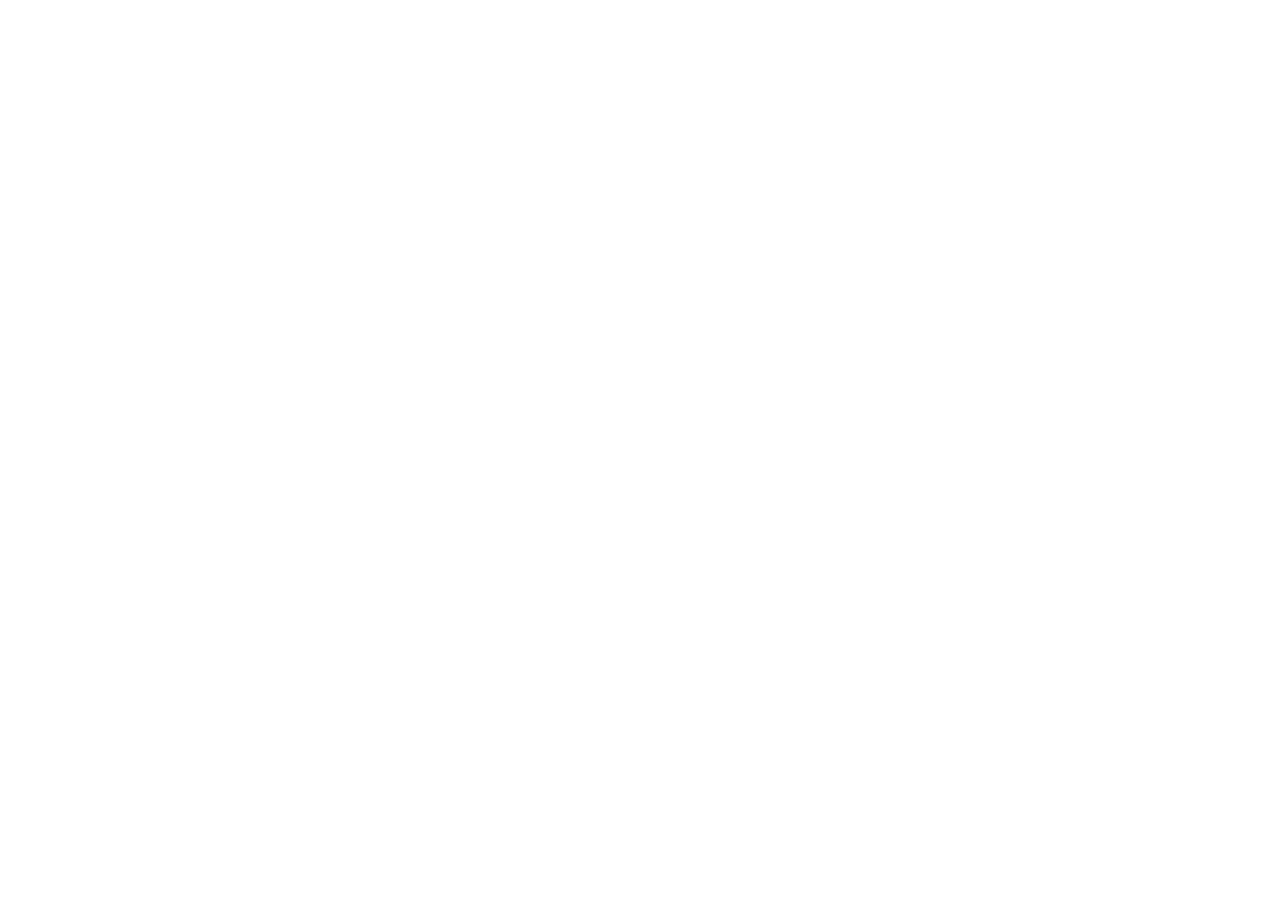
==== index.html @ 4b47c892 "Add files via upload" ====
<!DOCTYPE html>
<html lang="en">
  <head>
    <meta charset="UTF-8" />
    <meta name="viewport" content="width=device-width, initial-scale=1.0, maximum-scale=1" />
    <title>Miami Hotel Mockups Store</title>
    <link rel="icon" type="image/svg+xml" href="/favicon.svg" />
    <link rel="preconnect" href="https://fonts.googleapis.com">
    <link rel="preconnect" href="https://fonts.gstatic.com" crossorigin>
    <link href="https://fonts.googleapis.com/css2?family=Inter:wght@400;500;600;700&display=swap" rel="stylesheet">
    <script type="module" crossorigin src="/assets/index-BDR9bNz2.js"></script>
    <link rel="stylesheet" crossorigin href="/assets/index-BOJS4XIG.css">
  </head>
  <body>
    <div id="root"></div>
  </body>
</html>
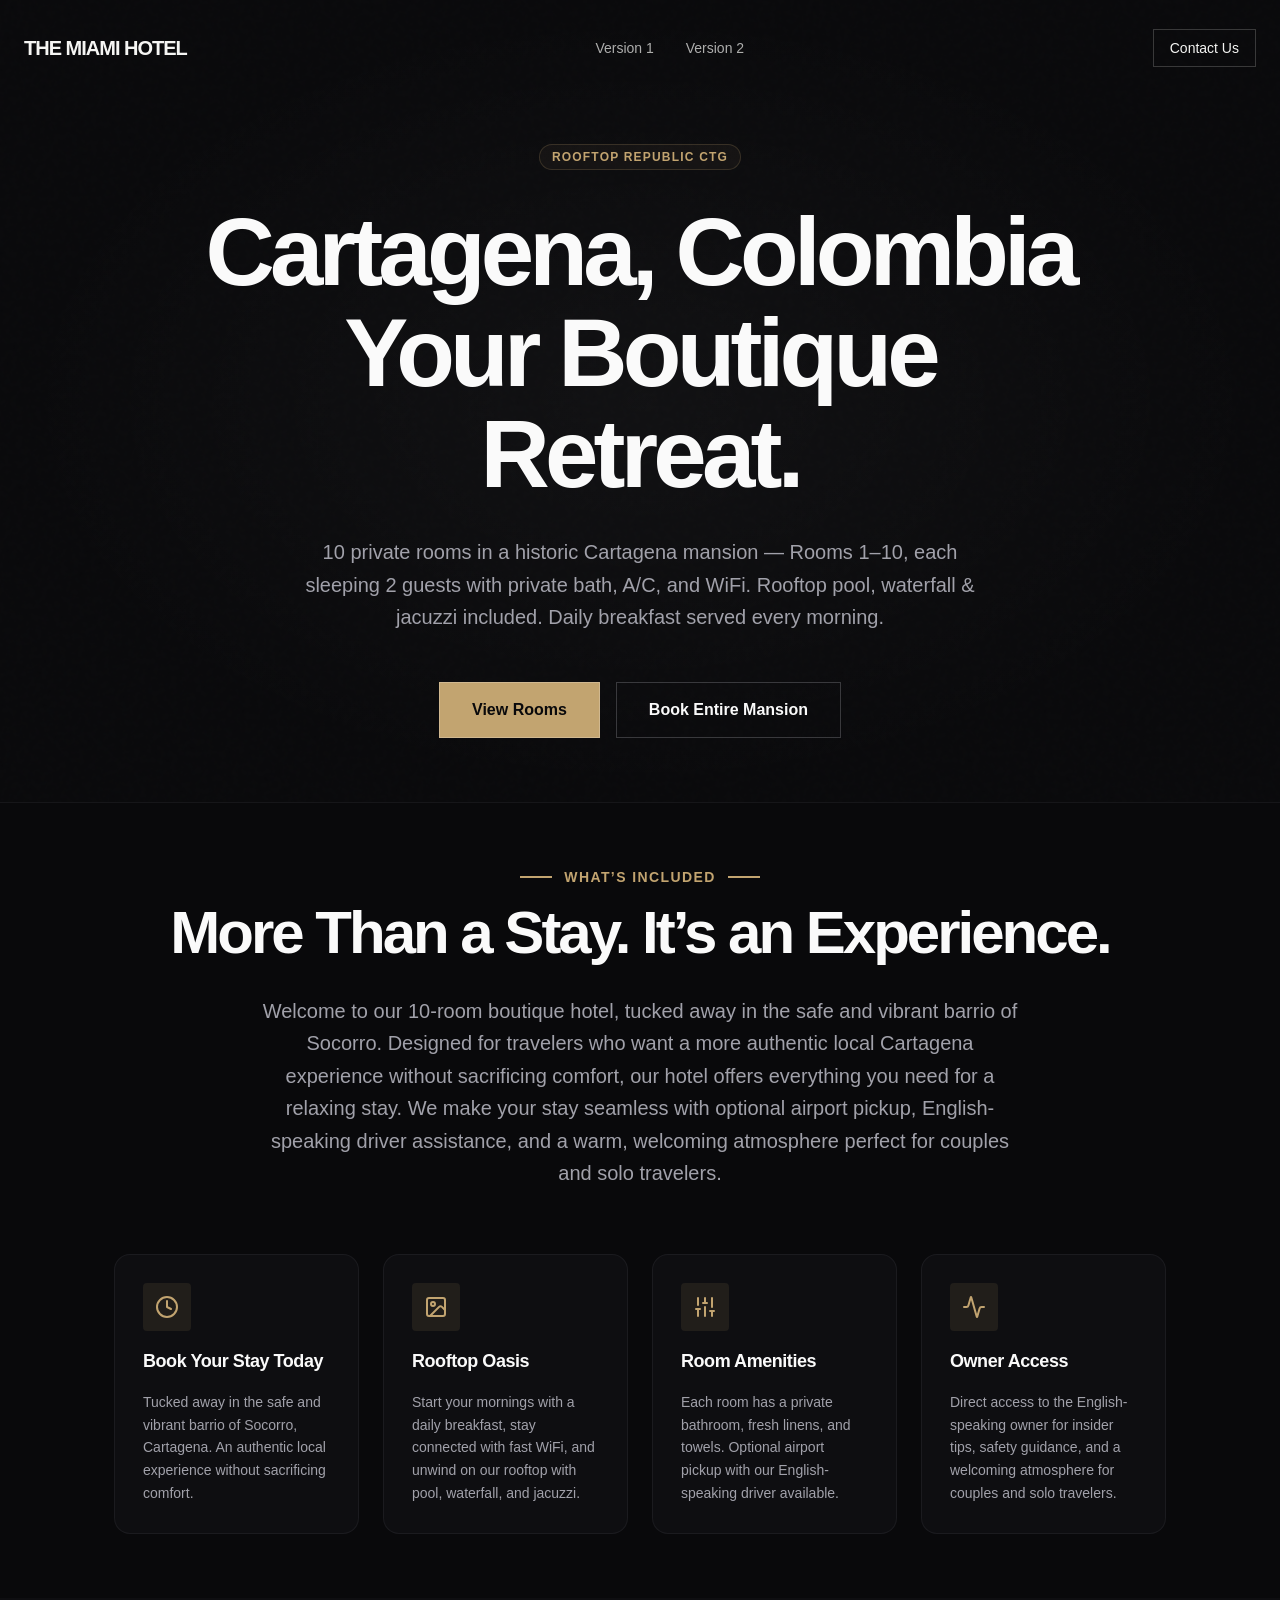
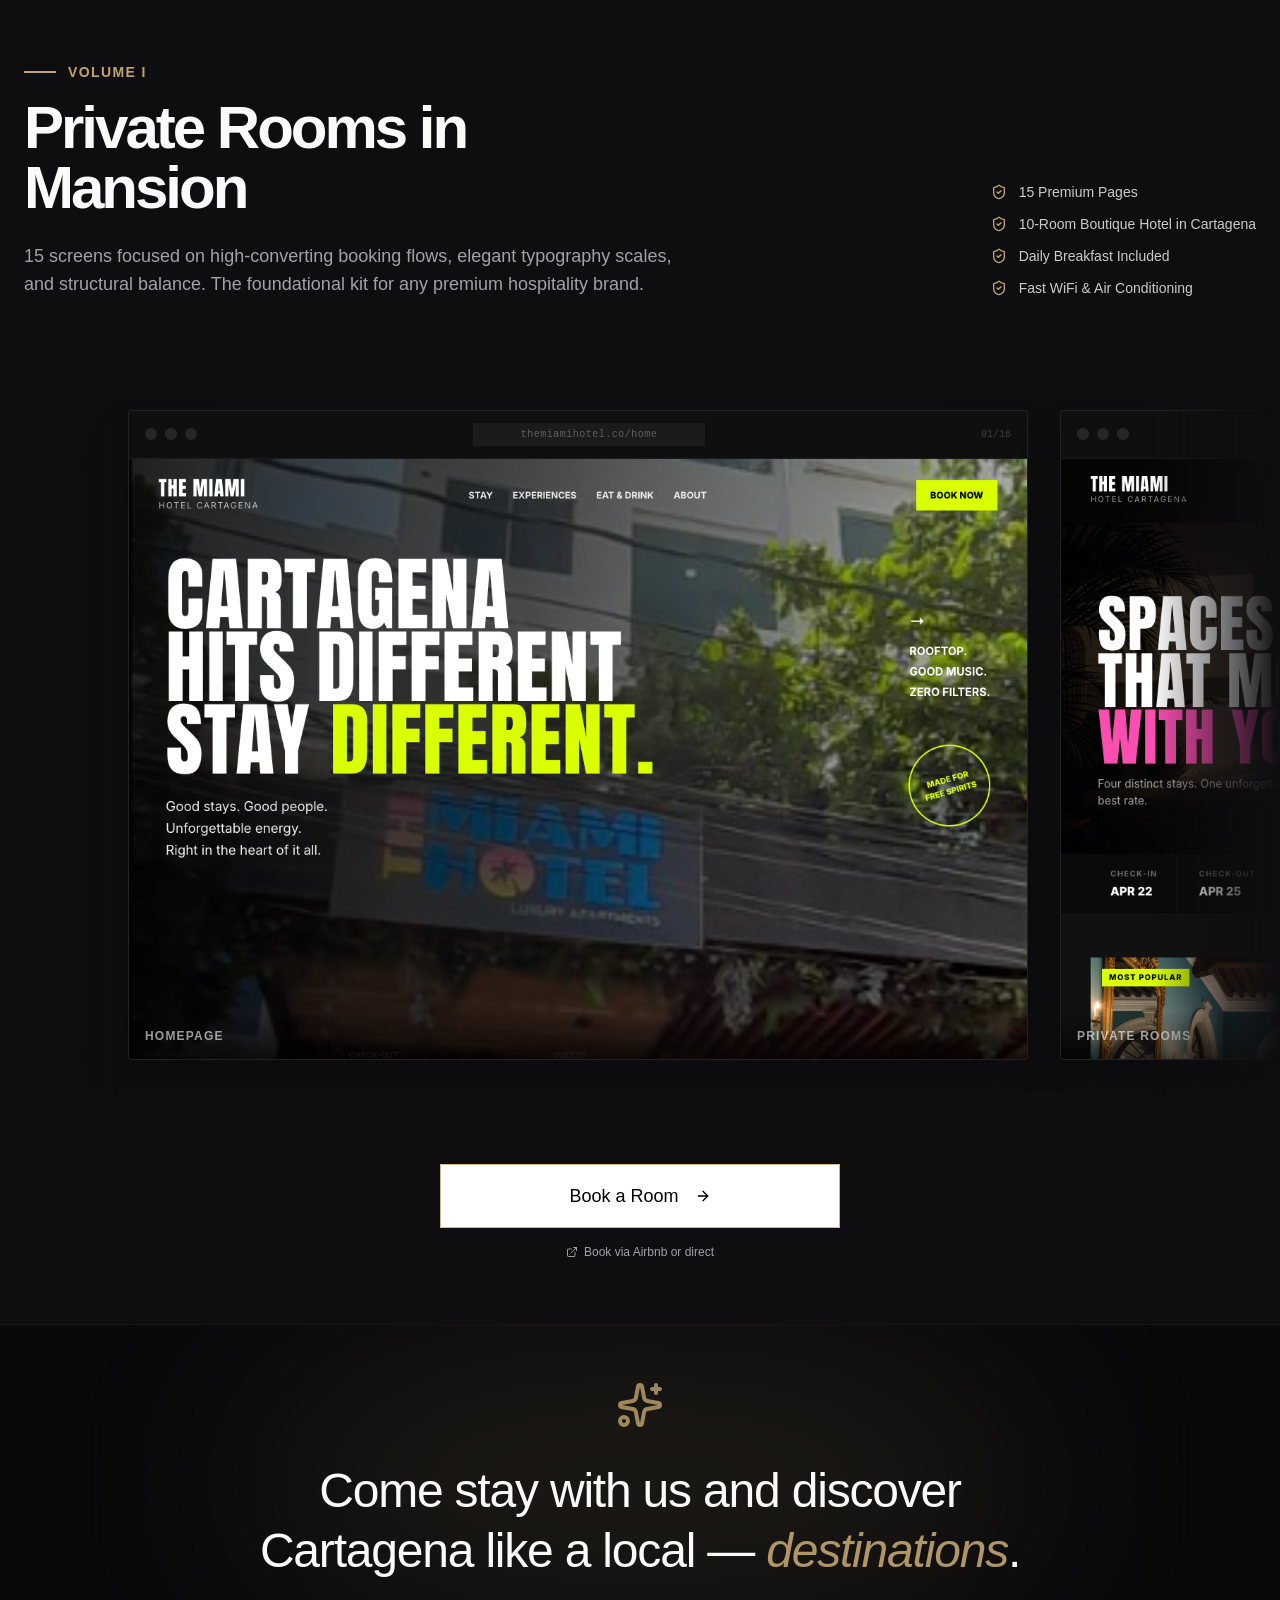
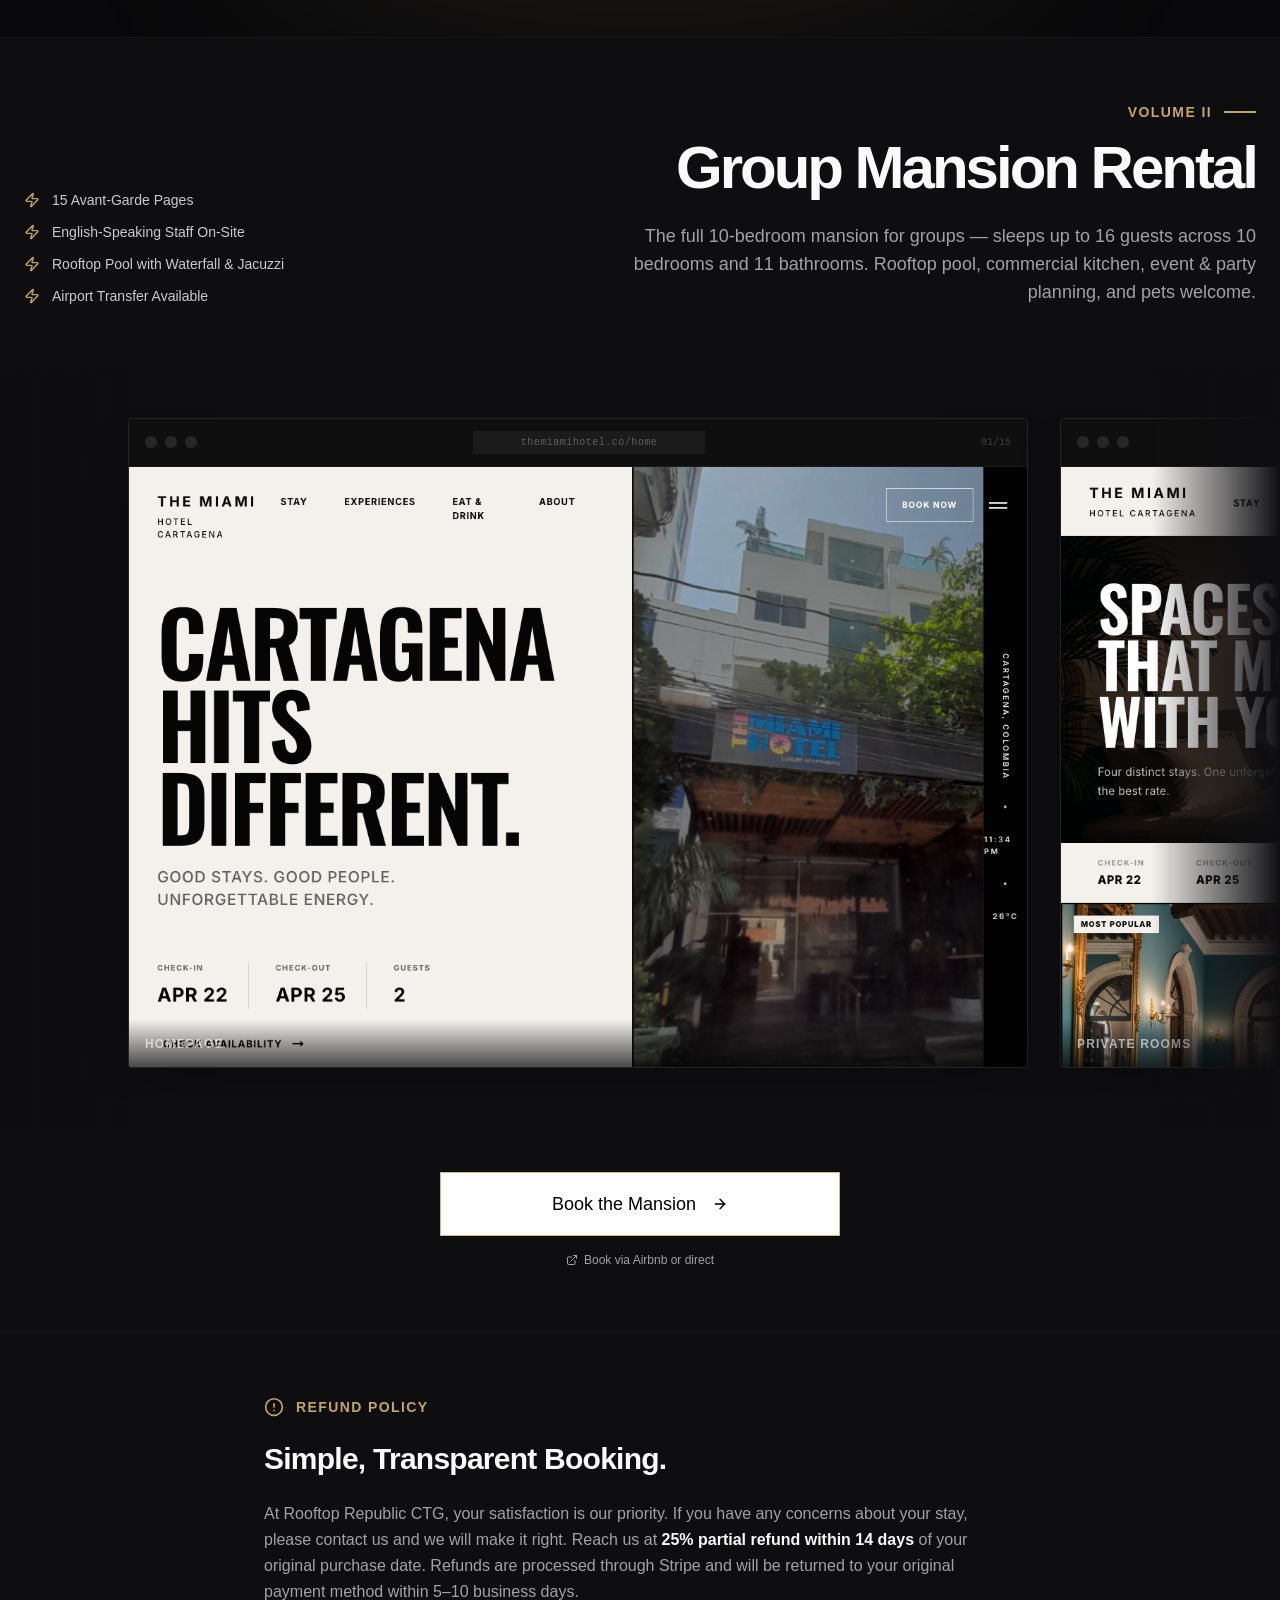
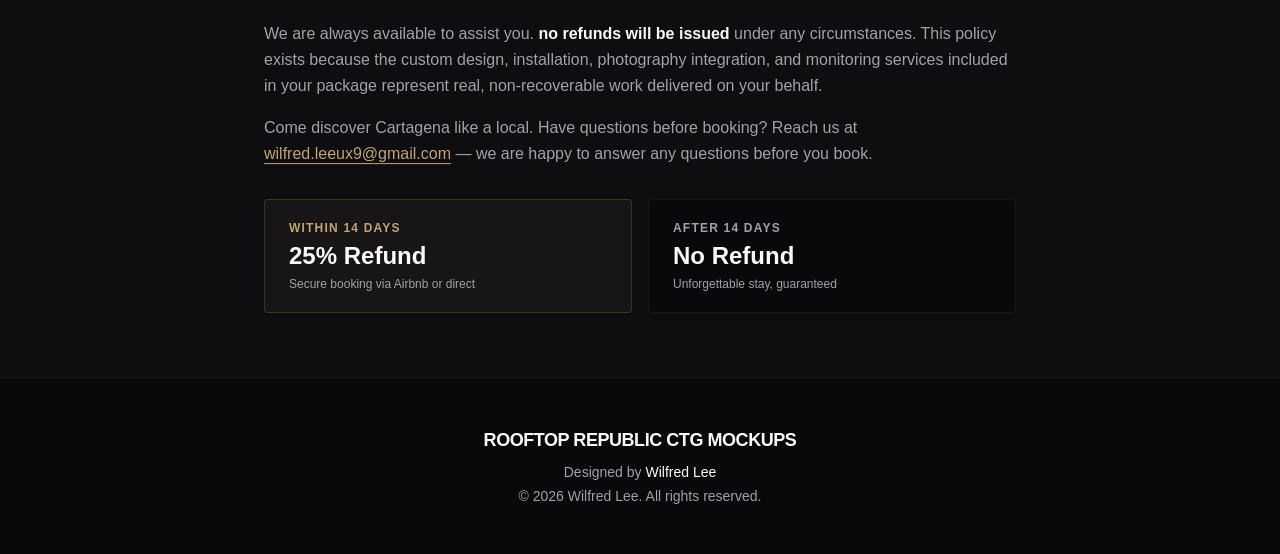
==== commit 013631e4: "Fix case-sensitivity for Vercel Linux deployment - Lowercase all 31 image paths in JS bundle to matc" ====
--- a/index.html
+++ b/index.html
@@ -3,13 +3,13 @@
   <head>
     <meta charset="UTF-8" />
     <meta name="viewport" content="width=device-width, initial-scale=1.0, maximum-scale=1" />
-    <title>Miami Hotel Mockups Store</title>
+    <title>Rooftop Republic CTG | Your Vacation Destination in Cartagena</title>
     <link rel="icon" type="image/svg+xml" href="/favicon.svg" />
     <link rel="preconnect" href="https://fonts.googleapis.com">
     <link rel="preconnect" href="https://fonts.gstatic.com" crossorigin>
     <link href="https://fonts.googleapis.com/css2?family=Inter:wght@400;500;600;700&display=swap" rel="stylesheet">
-    <script type="module" crossorigin src="/assets/index-BDR9bNz2.js"></script>
-    <link rel="stylesheet" crossorigin href="/assets/index-BOJS4XIG.css">
+    <script type="module" crossorigin src="/assets/index-bdr9bnz2.js"></script>
+    <link rel="stylesheet" crossorigin href="/assets/index-bojs4xig.css">
   </head>
   <body>
     <div id="root"></div>
--- a/assets/index-bojs4xig.css
+++ b/assets/index-bojs4xig.css
@@ -0,0 +1 @@
+@import"https://fonts.googleapis.com/css2?family=Inter:wght@300;400;500;600&family=Syne:wght@400;500;600;700;800&display=swap";@layer components;@layer properties{@supports (((-webkit-hyphens:none)) and (not (margin-trim:inline))) or ((-moz-orient:inline) and (not (color:rgb(from red r g b)))){*,:before,:after,::backdrop{--tw-translate-x:0;--tw-translate-y:0;--tw-translate-z:0;--tw-rotate-x:initial;--tw-rotate-y:initial;--tw-rotate-z:initial;--tw-skew-x:initial;--tw-skew-y:initial;--tw-scroll-snap-strictness:proximity;--tw-space-y-reverse:0;--tw-space-x-reverse:0;--tw-border-style:solid;--tw-gradient-position:initial;--tw-gradient-from:#0000;--tw-gradient-via:#0000;--tw-gradient-to:#0000;--tw-gradient-stops:initial;--tw-gradient-via-stops:initial;--tw-gradient-from-position:0%;--tw-gradient-via-position:50%;--tw-gradient-to-position:100%;--tw-leading:initial;--tw-font-weight:initial;--tw-tracking:initial;--tw-ordinal:initial;--tw-slashed-zero:initial;--tw-numeric-figure:initial;--tw-numeric-spacing:initial;--tw-numeric-fraction:initial;--tw-shadow:0 0 #0000;--tw-shadow-color:initial;--tw-shadow-alpha:100%;--tw-inset-shadow:0 0 #0000;--tw-inset-shadow-color:initial;--tw-inset-shadow-alpha:100%;--tw-ring-color:initial;--tw-ring-shadow:0 0 #0000;--tw-inset-ring-color:initial;--tw-inset-ring-shadow:0 0 #0000;--tw-ring-inset:initial;--tw-ring-offset-width:0px;--tw-ring-offset-color:#fff;--tw-ring-offset-shadow:0 0 #0000;--tw-outline-style:solid;--tw-blur:initial;--tw-brightness:initial;--tw-contrast:initial;--tw-grayscale:initial;--tw-hue-rotate:initial;--tw-invert:initial;--tw-opacity:initial;--tw-saturate:initial;--tw-sepia:initial;--tw-drop-shadow:initial;--tw-drop-shadow-color:initial;--tw-drop-shadow-alpha:100%;--tw-drop-shadow-size:initial;--tw-duration:initial;--tw-ease:initial;--tw-content:"";--tw-animation-delay:0s;--tw-animation-direction:normal;--tw-animation-duration:initial;--tw-animation-fill-mode:none;--tw-animation-iteration-count:1;--tw-enter-blur:0;--tw-enter-opacity:1;--tw-enter-rotate:0;--tw-enter-scale:1;--tw-enter-translate-x:0;--tw-enter-translate-y:0;--tw-exit-blur:0;--tw-exit-opacity:1;--tw-exit-rotate:0;--tw-exit-scale:1;--tw-exit-translate-x:0;--tw-exit-translate-y:0}}}@layer theme{:root,:host{--color-red-50:oklch(97.1% .013 17.38);--color-red-300:oklch(80.8% .114 19.571);--color-red-400:oklch(70.4% .191 22.216);--color-red-500:oklch(63.7% .237 25.331);--color-red-600:oklch(57.7% .245 27.325);--color-yellow-500:oklch(79.5% .184 86.047);--color-green-500:oklch(72.3% .219 149.579);--color-gray-50:oklch(98.5% .002 247.839);--color-gray-600:oklch(44.6% .03 256.802);--color-gray-900:oklch(21% .034 264.665);--color-black:#000;--color-white:#fff;--spacing:.25rem;--container-sm:24rem;--container-md:28rem;--container-lg:32rem;--container-2xl:42rem;--container-3xl:48rem;--container-4xl:56rem;--text-xs:.75rem;--text-xs--line-height:calc(1 / .75);--text-sm:.875rem;--text-sm--line-height:calc(1.25 / .875);--text-base:1rem;--text-base--line-height: 1.5 ;--text-lg:1.125rem;--text-lg--line-height:calc(1.75 / 1.125);--text-xl:1.25rem;--text-xl--line-height:calc(1.75 / 1.25);--text-2xl:1.5rem;--text-2xl--line-height:calc(2 / 1.5);--text-3xl:1.875rem;--text-3xl--line-height: 1.2 ;--text-4xl:2.25rem;--text-4xl--line-height:calc(2.5 / 2.25);--text-5xl:3rem;--text-5xl--line-height:1;--text-6xl:3.75rem;--text-6xl--line-height:1;--text-8xl:6rem;--text-8xl--line-height:1;--font-weight-light:300;--font-weight-normal:400;--font-weight-medium:500;--font-weight-semibold:600;--font-weight-bold:700;--tracking-tighter:-.05em;--tracking-tight:-.025em;--tracking-wide:.025em;--tracking-wider:.05em;--tracking-widest:.1em;--leading-tight:1.25;--leading-snug:1.375;--leading-normal:1.5;--leading-relaxed:1.625;--radius-2xl:1rem;--ease-in-out:cubic-bezier(.4, 0, .2, 1);--animate-spin:spin 1s linear infinite;--animate-pulse:pulse 2s cubic-bezier(.4, 0, .6, 1) infinite;--aspect-video:16 / 9;--default-transition-duration:.15s;--default-transition-timing-function:cubic-bezier(.4, 0, .2, 1);--default-font-family:var(--app-font-sans);--default-mono-font-family:var(--app-font-mono);--color-border:hsl(var(--border))}}@layer base{*,:after,:before,::backdrop{box-sizing:border-box;border:0 solid;margin:0;padding:0}::file-selector-button{box-sizing:border-box;border:0 solid;margin:0;padding:0}html,:host{-webkit-text-size-adjust:100%;tab-size:4;line-height:1.5;font-family:var(--default-font-family,ui-sans-serif, system-ui, sans-serif, "Apple Color Emoji", "Segoe UI Emoji", "Segoe UI Symbol", "Noto Color Emoji");font-feature-settings:var(--default-font-feature-settings,normal);font-variation-settings:var(--default-font-variation-settings,normal);-webkit-tap-highlight-color:transparent}hr{height:0;color:inherit;border-top-width:1px}abbr:where([title]){-webkit-text-decoration:underline dotted;text-decoration:underline dotted}h1,h2,h3,h4,h5,h6{font-size:inherit;font-weight:inherit}a{color:inherit;-webkit-text-decoration:inherit;text-decoration:inherit}b,strong{font-weight:bolder}code,kbd,samp,pre{font-family:var(--default-mono-font-family,ui-monospace, SFMono-Regular, Menlo, Monaco, Consolas, "Liberation Mono", "Courier New", monospace);font-feature-settings:var(--default-mono-font-feature-settings,normal);font-variation-settings:var(--default-mono-font-variation-settings,normal);font-size:1em}small{font-size:80%}sub,sup{vertical-align:baseline;font-size:75%;line-height:0;position:relative}sub{bottom:-.25em}sup{top:-.5em}table{text-indent:0;border-color:inherit;border-collapse:collapse}:-moz-focusring{outline:auto}progress{vertical-align:baseline}summary{display:list-item}ol,ul,menu{list-style:none}img,svg,video,canvas,audio,iframe,embed,object{vertical-align:middle;display:block}img,video{max-width:100%;height:auto}button,input,select,optgroup,textarea{font:inherit;font-feature-settings:inherit;font-variation-settings:inherit;letter-spacing:inherit;color:inherit;opacity:1;background-color:#0000;border-radius:0}::file-selector-button{font:inherit;font-feature-settings:inherit;font-variation-settings:inherit;letter-spacing:inherit;color:inherit;opacity:1;background-color:#0000;border-radius:0}:where(select:is([multiple],[size])) optgroup{font-weight:bolder}:where(select:is([multiple],[size])) optgroup option{padding-inline-start:20px}::file-selector-button{margin-inline-end:4px}::placeholder{opacity:1}@supports (not ((-webkit-appearance:-apple-pay-button))) or (contain-intrinsic-size:1px){::placeholder{color:currentColor}@supports (color:color-mix(in lab,red,red)){::placeholder{color:color-mix(in oklab,currentcolor 50%,transparent)}}}textarea{resize:vertical}::-webkit-search-decoration{-webkit-appearance:none}::-webkit-date-and-time-value{min-height:1lh;text-align:inherit}::-webkit-datetime-edit{display:inline-flex}::-webkit-datetime-edit-fields-wrapper{padding:0}::-webkit-datetime-edit{padding-block:0}::-webkit-datetime-edit-year-field{padding-block:0}::-webkit-datetime-edit-month-field{padding-block:0}::-webkit-datetime-edit-day-field{padding-block:0}::-webkit-datetime-edit-hour-field{padding-block:0}::-webkit-datetime-edit-minute-field{padding-block:0}::-webkit-datetime-edit-second-field{padding-block:0}::-webkit-datetime-edit-millisecond-field{padding-block:0}::-webkit-datetime-edit-meridiem-field{padding-block:0}::-webkit-calendar-picker-indicator{line-height:1}:-moz-ui-invalid{box-shadow:none}button,input:where([type=button],[type=reset],[type=submit]){appearance:button}::file-selector-button{appearance:button}::-webkit-inner-spin-button{height:auto}::-webkit-outer-spin-button{height:auto}[hidden]:where(:not([hidden=until-found])){display:none!important}*{border-color:hsl(var(--border))}body{background-color:hsl(var(--background));font-family:var(--app-font-sans);color:hsl(var(--foreground));-webkit-font-smoothing:antialiased;-moz-osx-font-smoothing:grayscale}body ::selection{background-color:hsl(var(--primary))}@supports (color:color-mix(in lab,red,red)){body ::selection{background-color:color-mix(in oklab,hsl(var(--primary)) 30%,transparent)}}body::selection{background-color:hsl(var(--primary))}@supports (color:color-mix(in lab,red,red)){body::selection{background-color:color-mix(in oklab,hsl(var(--primary)) 30%,transparent)}}body ::selection{color:hsl(var(--primary))}body::selection{color:hsl(var(--primary))}h1,h2,h3,h4,h5,h6{font-family:var(--app-font-display);--tw-tracking:var(--tracking-tight);letter-spacing:var(--tracking-tight)}}@layer utilities{.\@container\/field-group{container:field-group/inline-size}.pointer-events-auto{pointer-events:auto}.pointer-events-none{pointer-events:none}.invisible{visibility:hidden}.sr-only{clip-path:inset(50%);white-space:nowrap;border-width:0;width:1px;height:1px;margin:-1px;padding:0;position:absolute;overflow:hidden}.absolute{position:absolute}.fixed{position:fixed}.relative{position:relative}.static{position:static}.inset-0{inset:calc(var(--spacing) * 0)}.inset-x-0{inset-inline:calc(var(--spacing) * 0)}.inset-y-0{inset-block:calc(var(--spacing) * 0)}.start{inset-inline-start:var(--spacing)}.-top-12{top:calc(var(--spacing) * -12)}.top-0{top:calc(var(--spacing) * 0)}.top-1\.5{top:calc(var(--spacing) * 1.5)}.top-1\/2{top:50%}.top-2{top:calc(var(--spacing) * 2)}.top-3\.5{top:calc(var(--spacing) * 3.5)}.top-4{top:calc(var(--spacing) * 4)}.top-\[1px\]{top:1px}.top-\[50\%\]{top:50%}.top-\[60\%\]{top:60%}.top-full{top:100%}.-right-12{right:calc(var(--spacing) * -12)}.right-0{right:calc(var(--spacing) * 0)}.right-1{right:calc(var(--spacing) * 1)}.right-2{right:calc(var(--spacing) * 2)}.right-3{right:calc(var(--spacing) * 3)}.right-4{right:calc(var(--spacing) * 4)}.-bottom-12{bottom:calc(var(--spacing) * -12)}.bottom-0{bottom:calc(var(--spacing) * 0)}.-left-12{left:calc(var(--spacing) * -12)}.left-0{left:calc(var(--spacing) * 0)}.left-1\/2{left:50%}.left-2{left:calc(var(--spacing) * 2)}.left-\[50\%\]{left:50%}.z-10{z-index:10}.z-20{z-index:20}.z-50{z-index:50}.z-\[1\]{z-index:1}.z-\[100\]{z-index:100}.order-first{order:-9999}.order-last{order:9999}.\!m-0{margin:calc(var(--spacing) * 0)!important}.-mx-1{margin-inline:calc(var(--spacing) * -1)}.mx-2{margin-inline:calc(var(--spacing) * 2)}.mx-3\.5{margin-inline:calc(var(--spacing) * 3.5)}.mx-4{margin-inline:calc(var(--spacing) * 4)}.mx-auto{margin-inline:auto}.-my-2{margin-block:calc(var(--spacing) * -2)}.my-0{margin-block:calc(var(--spacing) * 0)}.my-0\.5{margin-block:calc(var(--spacing) * .5)}.my-1{margin-block:calc(var(--spacing) * 1)}.-mt-4{margin-top:calc(var(--spacing) * -4)}.mt-1{margin-top:calc(var(--spacing) * 1)}.mt-1\.5{margin-top:calc(var(--spacing) * 1.5)}.mt-2{margin-top:calc(var(--spacing) * 2)}.mt-4{margin-top:calc(var(--spacing) * 4)}.mt-8{margin-top:calc(var(--spacing) * 8)}.mt-10{margin-top:calc(var(--spacing) * 10)}.mt-24{margin-top:calc(var(--spacing) * 24)}.mt-auto{margin-top:auto}.mr-2{margin-right:calc(var(--spacing) * 2)}.mb-1{margin-bottom:calc(var(--spacing) * 1)}.mb-2{margin-bottom:calc(var(--spacing) * 2)}.mb-3{margin-bottom:calc(var(--spacing) * 3)}.mb-4{margin-bottom:calc(var(--spacing) * 4)}.mb-6{margin-bottom:calc(var(--spacing) * 6)}.mb-8{margin-bottom:calc(var(--spacing) * 8)}.mb-12{margin-bottom:calc(var(--spacing) * 12)}.mb-16{margin-bottom:calc(var(--spacing) * 16)}.-ml-4{margin-left:calc(var(--spacing) * -4)}.ml-1{margin-left:calc(var(--spacing) * 1)}.ml-2{margin-left:calc(var(--spacing) * 2)}.ml-4{margin-left:calc(var(--spacing) * 4)}.ml-auto{margin-left:auto}.line-clamp-2{-webkit-line-clamp:2;-webkit-box-orient:vertical;display:-webkit-box;overflow:hidden}.block{display:block}.flex{display:flex}.grid{display:grid}.hidden{display:none}.inline-block{display:inline-block}.inline-flex{display:inline-flex}.table{display:table}.aspect-square{aspect-ratio:1}.aspect-video{aspect-ratio:var(--aspect-video)}.size-4{width:calc(var(--spacing) * 4);height:calc(var(--spacing) * 4)}.size-6{width:calc(var(--spacing) * 6);height:calc(var(--spacing) * 6)}.size-8{width:calc(var(--spacing) * 8);height:calc(var(--spacing) * 8)}.size-10{width:calc(var(--spacing) * 10);height:calc(var(--spacing) * 10)}.size-\[--cell-size\]{width:--cell-size;height:--cell-size}.h-1\.5{height:calc(var(--spacing) * 1.5)}.h-2{height:calc(var(--spacing) * 2)}.h-2\.5{height:calc(var(--spacing) * 2.5)}.h-3{height:calc(var(--spacing) * 3)}.h-3\.5{height:calc(var(--spacing) * 3.5)}.h-4{height:calc(var(--spacing) * 4)}.h-5{height:calc(var(--spacing) * 5)}.h-6{height:calc(var(--spacing) * 6)}.h-7{height:calc(var(--spacing) * 7)}.h-8{height:calc(var(--spacing) * 8)}.h-9{height:calc(var(--spacing) * 9)}.h-10{height:calc(var(--spacing) * 10)}.h-12{height:calc(var(--spacing) * 12)}.h-14{height:calc(var(--spacing) * 14)}.h-16{height:calc(var(--spacing) * 16)}.h-24{height:calc(var(--spacing) * 24)}.h-\[--cell-size\]{height:--cell-size}.h-\[1px\]{height:1px}.h-\[2px\]{height:2px}.h-\[300px\]{height:300px}.h-\[600px\]{height:600px}.h-\[var\(--radix-navigation-menu-viewport-height\)\]{height:var(--radix-navigation-menu-viewport-height)}.h-\[var\(--radix-select-trigger-height\)\]{height:var(--radix-select-trigger-height)}.h-auto{height:auto}.h-full{height:100%}.h-px{height:1px}.h-svh{height:100svh}.max-h-\[--radix-context-menu-content-available-height\]{max-height:--radix-context-menu-content-available-height}.max-h-\[--radix-select-content-available-height\]{max-height:--radix-select-content-available-height}.max-h-\[300px\]{max-height:300px}.max-h-\[var\(--radix-dropdown-menu-content-available-height\)\]{max-height:var(--radix-dropdown-menu-content-available-height)}.max-h-screen{max-height:100vh}.min-h-0{min-height:calc(var(--spacing) * 0)}.min-h-8{min-height:calc(var(--spacing) * 8)}.min-h-9{min-height:calc(var(--spacing) * 9)}.min-h-10{min-height:calc(var(--spacing) * 10)}.min-h-\[60px\]{min-height:60px}.min-h-\[85vh\]{min-height:85vh}.min-h-screen{min-height:100vh}.min-h-svh{min-height:100svh}.w-0{width:calc(var(--spacing) * 0)}.w-1{width:calc(var(--spacing) * 1)}.w-1\.5{width:calc(var(--spacing) * 1.5)}.w-2{width:calc(var(--spacing) * 2)}.w-2\.5{width:calc(var(--spacing) * 2.5)}.w-3{width:calc(var(--spacing) * 3)}.w-3\.5{width:calc(var(--spacing) * 3.5)}.w-3\/4{width:75%}.w-4{width:calc(var(--spacing) * 4)}.w-5{width:calc(var(--spacing) * 5)}.w-6{width:calc(var(--spacing) * 6)}.w-7{width:calc(var(--spacing) * 7)}.w-8{width:calc(var(--spacing) * 8)}.w-9{width:calc(var(--spacing) * 9)}.w-10{width:calc(var(--spacing) * 10)}.w-12{width:calc(var(--spacing) * 12)}.w-16{width:calc(var(--spacing) * 16)}.w-64{width:calc(var(--spacing) * 64)}.w-72{width:calc(var(--spacing) * 72)}.w-\[--cell-size\]{width:--cell-size}.w-\[1px\]{width:1px}.w-\[85vw\]{width:85vw}.w-\[100px\]{width:100px}.w-\[800px\]{width:800px}.w-\[var\(--sidebar-width\)\]{width:var(--sidebar-width)}.w-auto{width:auto}.w-fit{width:fit-content}.w-full{width:100%}.w-max{width:max-content}.w-px{width:1px}.max-w-2xl{max-width:var(--container-2xl)}.max-w-3xl{max-width:var(--container-3xl)}.max-w-4xl{max-width:var(--container-4xl)}.max-w-\[800px\]{max-width:800px}.max-w-\[900px\]{max-width:900px}.max-w-\[1100px\]{max-width:1100px}.max-w-\[1200px\]{max-width:1200px}.max-w-\[1600px\]{max-width:1600px}.max-w-\[var\(--skeleton-width\)\]{max-width:var(--skeleton-width)}.max-w-lg{max-width:var(--container-lg)}.max-w-max{max-width:max-content}.max-w-md{max-width:var(--container-md)}.max-w-sm{max-width:var(--container-sm)}.min-w-0{min-width:calc(var(--spacing) * 0)}.min-w-5{min-width:calc(var(--spacing) * 5)}.min-w-8{min-width:calc(var(--spacing) * 8)}.min-w-9{min-width:calc(var(--spacing) * 9)}.min-w-10{min-width:calc(var(--spacing) * 10)}.min-w-\[--cell-size\]{min-width:--cell-size}.min-w-\[8rem\]{min-width:8rem}.min-w-\[12rem\]{min-width:12rem}.min-w-\[var\(--radix-select-trigger-width\)\]{min-width:var(--radix-select-trigger-width)}.flex-1{flex:1}.flex-shrink-0,.shrink-0{flex-shrink:0}.grow{flex-grow:1}.grow-0{flex-grow:0}.basis-full{flex-basis:100%}.caption-bottom{caption-side:bottom}.border-collapse{border-collapse:collapse}.origin-\[--radix-context-menu-content-transform-origin\]{transform-origin:--radix-context-menu-content-transform-origin}.origin-\[--radix-dropdown-menu-content-transform-origin\]{transform-origin:--radix-dropdown-menu-content-transform-origin}.origin-\[--radix-hover-card-content-transform-origin\]{transform-origin:--radix-hover-card-content-transform-origin}.origin-\[--radix-menubar-content-transform-origin\]{transform-origin:--radix-menubar-content-transform-origin}.origin-\[--radix-popover-content-transform-origin\]{transform-origin:--radix-popover-content-transform-origin}.origin-\[--radix-select-content-transform-origin\]{transform-origin:--radix-select-content-transform-origin}.origin-\[--radix-tooltip-content-transform-origin\]{transform-origin:--radix-tooltip-content-transform-origin}.-translate-x-1\/2{--tw-translate-x: -50% ;translate:var(--tw-translate-x) var(--tw-translate-y)}.-translate-x-px{--tw-translate-x:-1px;translate:var(--tw-translate-x) var(--tw-translate-y)}.translate-x-\[-50\%\]{--tw-translate-x:-50%;translate:var(--tw-translate-x) var(--tw-translate-y)}.translate-x-px{--tw-translate-x:1px;translate:var(--tw-translate-x) var(--tw-translate-y)}.-translate-y-1\/2{--tw-translate-y: -50% ;translate:var(--tw-translate-x) var(--tw-translate-y)}.translate-y-\[-50\%\]{--tw-translate-y:-50%;translate:var(--tw-translate-x) var(--tw-translate-y)}.rotate-45{rotate:45deg}.rotate-90{rotate:90deg}.transform{transform:var(--tw-rotate-x,) var(--tw-rotate-y,) var(--tw-rotate-z,) var(--tw-skew-x,) var(--tw-skew-y,)}.animate-caret-blink{animation:1.25s ease-out infinite caret-blink}.animate-in{animation:enter var(--tw-animation-duration,var(--tw-duration,.15s))var(--tw-ease,ease)var(--tw-animation-delay,0s)var(--tw-animation-iteration-count,1)var(--tw-animation-direction,normal)var(--tw-animation-fill-mode,none)}.animate-pulse{animation:var(--animate-pulse)}.animate-spin{animation:var(--animate-spin)}.cursor-default{cursor:default}.cursor-pointer{cursor:pointer}.cursor-text{cursor:text}.touch-none{touch-action:none}.resize-none{resize:none}.snap-x{scroll-snap-type:x var(--tw-scroll-snap-strictness)}.snap-mandatory{--tw-scroll-snap-strictness:mandatory}.snap-center{scroll-snap-align:center}.list-disc{list-style-type:disc}.list-none{list-style-type:none}.grid-cols-1{grid-template-columns:repeat(1,minmax(0,1fr))}.flex-col{flex-direction:column}.flex-col-reverse{flex-direction:column-reverse}.flex-row{flex-direction:row}.flex-row-reverse{flex-direction:row-reverse}.flex-wrap{flex-wrap:wrap}.place-content-center{place-content:center}.items-center{align-items:center}.items-end{align-items:flex-end}.items-start{align-items:flex-start}.items-stretch{align-items:stretch}.justify-between{justify-content:space-between}.justify-center{justify-content:center}.justify-start{justify-content:flex-start}.gap-1{gap:calc(var(--spacing) * 1)}.gap-1\.5{gap:calc(var(--spacing) * 1.5)}.gap-2{gap:calc(var(--spacing) * 2)}.gap-2\.5{gap:calc(var(--spacing) * 2.5)}.gap-3{gap:calc(var(--spacing) * 3)}.gap-4{gap:calc(var(--spacing) * 4)}.gap-6{gap:calc(var(--spacing) * 6)}.gap-7{gap:calc(var(--spacing) * 7)}.gap-8{gap:calc(var(--spacing) * 8)}:where(.space-y-1\.5>:not(:last-child)){--tw-space-y-reverse:0;margin-block-start:calc(calc(var(--spacing) * 1.5) * var(--tw-space-y-reverse));margin-block-end:calc(calc(var(--spacing) * 1.5) * calc(1 - var(--tw-space-y-reverse)))}:where(.space-y-2>:not(:last-child)){--tw-space-y-reverse:0;margin-block-start:calc(calc(var(--spacing) * 2) * var(--tw-space-y-reverse));margin-block-end:calc(calc(var(--spacing) * 2) * calc(1 - var(--tw-space-y-reverse)))}:where(.space-y-3>:not(:last-child)){--tw-space-y-reverse:0;margin-block-start:calc(calc(var(--spacing) * 3) * var(--tw-space-y-reverse));margin-block-end:calc(calc(var(--spacing) * 3) * calc(1 - var(--tw-space-y-reverse)))}:where(.space-y-4>:not(:last-child)){--tw-space-y-reverse:0;margin-block-start:calc(calc(var(--spacing) * 4) * var(--tw-space-y-reverse));margin-block-end:calc(calc(var(--spacing) * 4) * calc(1 - var(--tw-space-y-reverse)))}:where(.space-x-1>:not(:last-child)){--tw-space-x-reverse:0;margin-inline-start:calc(calc(var(--spacing) * 1) * var(--tw-space-x-reverse));margin-inline-end:calc(calc(var(--spacing) * 1) * calc(1 - var(--tw-space-x-reverse)))}:where(.space-x-4>:not(:last-child)){--tw-space-x-reverse:0;margin-inline-start:calc(calc(var(--spacing) * 4) * var(--tw-space-x-reverse));margin-inline-end:calc(calc(var(--spacing) * 4) * calc(1 - var(--tw-space-x-reverse)))}.self-stretch{align-self:stretch}.truncate{text-overflow:ellipsis;white-space:nowrap;overflow:hidden}.overflow-auto{overflow:auto}.overflow-hidden{overflow:hidden}.overflow-x-auto{overflow-x:auto}.overflow-x-hidden{overflow-x:hidden}.overflow-y-auto{overflow-y:auto}.rounded-2xl{border-radius:var(--radius-2xl)}.rounded-\[2px\]{border-radius:2px}.rounded-\[100\%\]{border-radius:100%}.rounded-\[calc\(var\(--radius\)-5px\)\]{border-radius:calc(var(--radius) - 5px)}.rounded-\[inherit\]{border-radius:inherit}.rounded-full{border-radius:3.40282e38px}.rounded-lg{border-radius:var(--radius)}.rounded-md{border-radius:calc(var(--radius) - 2px)}.rounded-none{border-radius:0}.rounded-sm{border-radius:calc(var(--radius) - 4px)}.rounded-xl{border-radius:calc(var(--radius) + 4px)}.rounded-t-\[10px\]{border-top-left-radius:10px;border-top-right-radius:10px}.rounded-l-md{border-top-left-radius:calc(var(--radius) - 2px);border-bottom-left-radius:calc(var(--radius) - 2px)}.rounded-tl-sm{border-top-left-radius:calc(var(--radius) - 4px)}.rounded-r-md{border-top-right-radius:calc(var(--radius) - 2px);border-bottom-right-radius:calc(var(--radius) - 2px)}.border{border-style:var(--tw-border-style);border-width:1px}.border-0{border-style:var(--tw-border-style);border-width:0}.border-2{border-style:var(--tw-border-style);border-width:2px}.border-\[1\.5px\]{border-style:var(--tw-border-style);border-width:1.5px}.border-y{border-block-style:var(--tw-border-style);border-block-width:1px}.border-t{border-top-style:var(--tw-border-style);border-top-width:1px}.border-r{border-right-style:var(--tw-border-style);border-right-width:1px}.border-b{border-bottom-style:var(--tw-border-style);border-bottom-width:1px}.border-l{border-left-style:var(--tw-border-style);border-left-width:1px}.border-dashed{--tw-border-style:dashed;border-style:dashed}.\[border-color\:var\(--badge-outline\)\]{border-color:var(--badge-outline)}.\[border-color\:var\(--button-outline\)\]{border-color:var(--button-outline)}.border-\[--color-border\]{border-color:--color-border}.border-border,.border-border\/50{border-color:hsl(var(--border))}@supports (color:color-mix(in lab,red,red)){.border-border\/50{border-color:color-mix(in oklab,hsl(var(--border)) 50%,transparent)}}.border-border\/60{border-color:hsl(var(--border))}@supports (color:color-mix(in lab,red,red)){.border-border\/60{border-color:color-mix(in oklab,hsl(var(--border)) 60%,transparent)}}.border-destructive{border-color:hsl(var(--destructive))}.border-destructive-border{border-color:var(--destructive-border)}.border-destructive\/50{border-color:hsl(var(--destructive))}@supports (color:color-mix(in lab,red,red)){.border-destructive\/50{border-color:color-mix(in oklab,hsl(var(--destructive)) 50%,transparent)}}.border-input{border-color:hsl(var(--input))}.border-muted-foreground\/30{border-color:hsl(var(--muted-foreground))}@supports (color:color-mix(in lab,red,red)){.border-muted-foreground\/30{border-color:color-mix(in oklab,hsl(var(--muted-foreground)) 30%,transparent)}}.border-primary{border-color:hsl(var(--primary))}.border-primary-border{border-color:var(--primary-border)}.border-primary\/20{border-color:hsl(var(--primary))}@supports (color:color-mix(in lab,red,red)){.border-primary\/20{border-color:color-mix(in oklab,hsl(var(--primary)) 20%,transparent)}}.border-primary\/50{border-color:hsl(var(--primary))}@supports (color:color-mix(in lab,red,red)){.border-primary\/50{border-color:color-mix(in oklab,hsl(var(--primary)) 50%,transparent)}}.border-secondary-border{border-color:var(--secondary-border)}.border-transparent{border-color:#0000}.border-white\/5{border-color:#ffffff0d}@supports (color:color-mix(in lab,red,red)){.border-white\/5{border-color:color-mix(in oklab,var(--color-white) 5%,transparent)}}.border-white\/10{border-color:#ffffff1a}@supports (color:color-mix(in lab,red,red)){.border-white\/10{border-color:color-mix(in oklab,var(--color-white) 10%,transparent)}}.border-white\/20{border-color:#fff3}@supports (color:color-mix(in lab,red,red)){.border-white\/20{border-color:color-mix(in oklab,var(--color-white) 20%,transparent)}}.border-t-transparent{border-top-color:#0000}.border-l-transparent{border-left-color:#0000}.bg-\[\#0A0A0A\]{background-color:#0a0a0a}.bg-\[\#0F0F0F\]{background-color:#0f0f0f}.bg-\[--color-bg\]{background-color:--color-bg}.bg-accent{background-color:hsl(var(--accent))}.bg-background{background-color:hsl(var(--background))}.bg-black\/0{background-color:#0000}@supports (color:color-mix(in lab,red,red)){.bg-black\/0{background-color:color-mix(in oklab,var(--color-black) 0%,transparent)}}.bg-black\/80{background-color:#000c}@supports (color:color-mix(in lab,red,red)){.bg-black\/80{background-color:color-mix(in oklab,var(--color-black) 80%,transparent)}}.bg-black\/95{background-color:#000000f2}@supports (color:color-mix(in lab,red,red)){.bg-black\/95{background-color:color-mix(in oklab,var(--color-black) 95%,transparent)}}.bg-border{background-color:hsl(var(--border))}.bg-card{background-color:hsl(var(--card))}.bg-destructive{background-color:hsl(var(--destructive))}.bg-foreground{background-color:hsl(var(--foreground))}.bg-gray-50{background-color:var(--color-gray-50)}.bg-input{background-color:hsl(var(--input))}.bg-muted,.bg-muted\/50{background-color:hsl(var(--muted))}@supports (color:color-mix(in lab,red,red)){.bg-muted\/50{background-color:color-mix(in oklab,hsl(var(--muted)) 50%,transparent)}}.bg-popover{background-color:hsl(var(--popover))}.bg-primary,.bg-primary\/5{background-color:hsl(var(--primary))}@supports (color:color-mix(in lab,red,red)){.bg-primary\/5{background-color:color-mix(in oklab,hsl(var(--primary)) 5%,transparent)}}.bg-primary\/10{background-color:hsl(var(--primary))}@supports (color:color-mix(in lab,red,red)){.bg-primary\/10{background-color:color-mix(in oklab,hsl(var(--primary)) 10%,transparent)}}.bg-primary\/20{background-color:hsl(var(--primary))}@supports (color:color-mix(in lab,red,red)){.bg-primary\/20{background-color:color-mix(in oklab,hsl(var(--primary)) 20%,transparent)}}.bg-secondary{background-color:hsl(var(--secondary))}.bg-transparent{background-color:#0000}.bg-white{background-color:var(--color-white)}.bg-white\/5{background-color:#ffffff0d}@supports (color:color-mix(in lab,red,red)){.bg-white\/5{background-color:color-mix(in oklab,var(--color-white) 5%,transparent)}}.bg-white\/10{background-color:#ffffff1a}@supports (color:color-mix(in lab,red,red)){.bg-white\/10{background-color:color-mix(in oklab,var(--color-white) 10%,transparent)}}.bg-white\/25{background-color:#ffffff40}@supports (color:color-mix(in lab,red,red)){.bg-white\/25{background-color:color-mix(in oklab,var(--color-white) 25%,transparent)}}.bg-gradient-to-l{--tw-gradient-position:to left in oklab;background-image:linear-gradient(var(--tw-gradient-stops))}.bg-gradient-to-r{--tw-gradient-position:to right in oklab;background-image:linear-gradient(var(--tw-gradient-stops))}.bg-gradient-to-t{--tw-gradient-position:to top in oklab;background-image:linear-gradient(var(--tw-gradient-stops))}.bg-\[radial-gradient\(ellipse_at_center\,rgba\(255\,255\,255\,0\.03\)_0\%\,transparent_70\%\)\]{background-image:radial-gradient(#ffffff08,#0000 70%)}.from-black\/70{--tw-gradient-from:#000000b3}@supports (color:color-mix(in lab,red,red)){.from-black\/70{--tw-gradient-from:color-mix(in oklab, var(--color-black) 70%, transparent)}}.from-black\/70{--tw-gradient-stops:var(--tw-gradient-via-stops,var(--tw-gradient-position), var(--tw-gradient-from) var(--tw-gradient-from-position), var(--tw-gradient-to) var(--tw-gradient-to-position))}.from-card{--tw-gradient-from:hsl(var(--card));--tw-gradient-stops:var(--tw-gradient-via-stops,var(--tw-gradient-position), var(--tw-gradient-from) var(--tw-gradient-from-position), var(--tw-gradient-to) var(--tw-gradient-to-position))}.to-transparent{--tw-gradient-to:transparent;--tw-gradient-stops:var(--tw-gradient-via-stops,var(--tw-gradient-position), var(--tw-gradient-from) var(--tw-gradient-from-position), var(--tw-gradient-to) var(--tw-gradient-to-position))}.fill-current{fill:currentColor}.fill-primary{fill:hsl(var(--primary))}.object-cover{object-fit:cover}.object-top{object-position:top}.p-0{padding:calc(var(--spacing) * 0)}.p-1{padding:calc(var(--spacing) * 1)}.p-2{padding:calc(var(--spacing) * 2)}.p-3{padding:calc(var(--spacing) * 3)}.p-4{padding:calc(var(--spacing) * 4)}.p-6{padding:calc(var(--spacing) * 6)}.p-7{padding:calc(var(--spacing) * 7)}.p-\[1px\]{padding:1px}.px-1{padding-inline:calc(var(--spacing) * 1)}.px-1\.5{padding-inline:calc(var(--spacing) * 1.5)}.px-2{padding-inline:calc(var(--spacing) * 2)}.px-2\.5{padding-inline:calc(var(--spacing) * 2.5)}.px-3{padding-inline:calc(var(--spacing) * 3)}.px-4{padding-inline:calc(var(--spacing) * 4)}.px-5{padding-inline:calc(var(--spacing) * 5)}.px-6{padding-inline:calc(var(--spacing) * 6)}.px-8{padding-inline:calc(var(--spacing) * 8)}.px-12{padding-inline:calc(var(--spacing) * 12)}.px-\[--cell-size\]{padding-inline:--cell-size}.py-0\.5{padding-block:calc(var(--spacing) * .5)}.py-1{padding-block:calc(var(--spacing) * 1)}.py-1\.5{padding-block:calc(var(--spacing) * 1.5)}.py-2{padding-block:calc(var(--spacing) * 2)}.py-2\.5{padding-block:calc(var(--spacing) * 2.5)}.py-3{padding-block:calc(var(--spacing) * 3)}.py-4{padding-block:calc(var(--spacing) * 4)}.py-5{padding-block:calc(var(--spacing) * 5)}.py-6{padding-block:calc(var(--spacing) * 6)}.py-8{padding-block:calc(var(--spacing) * 8)}.py-12{padding-block:calc(var(--spacing) * 12)}.py-14{padding-block:calc(var(--spacing) * 14)}.py-16{padding-block:calc(var(--spacing) * 16)}.pt-0{padding-top:calc(var(--spacing) * 0)}.pt-3{padding-top:calc(var(--spacing) * 3)}.pt-4{padding-top:calc(var(--spacing) * 4)}.pt-6{padding-top:calc(var(--spacing) * 6)}.pt-36{padding-top:calc(var(--spacing) * 36)}.pr-1{padding-right:calc(var(--spacing) * 1)}.pr-2{padding-right:calc(var(--spacing) * 2)}.pr-2\.5{padding-right:calc(var(--spacing) * 2.5)}.pr-3{padding-right:calc(var(--spacing) * 3)}.pr-8{padding-right:calc(var(--spacing) * 8)}.pb-3{padding-bottom:calc(var(--spacing) * 3)}.pb-4{padding-bottom:calc(var(--spacing) * 4)}.pb-8{padding-bottom:calc(var(--spacing) * 8)}.pb-16{padding-bottom:calc(var(--spacing) * 16)}.pl-2{padding-left:calc(var(--spacing) * 2)}.pl-2\.5{padding-left:calc(var(--spacing) * 2.5)}.pl-3{padding-left:calc(var(--spacing) * 3)}.pl-4{padding-left:calc(var(--spacing) * 4)}.pl-8{padding-left:calc(var(--spacing) * 8)}.text-center{text-align:center}.text-left{text-align:left}.align-middle{vertical-align:middle}.font-display{font-family:var(--app-font-display)}.font-mono{font-family:var(--app-font-mono)}.font-sans{font-family:var(--app-font-sans)}.text-2xl{font-size:var(--text-2xl);line-height:var(--tw-leading,var(--text-2xl--line-height))}.text-3xl{font-size:var(--text-3xl);line-height:var(--tw-leading,var(--text-3xl--line-height))}.text-4xl{font-size:var(--text-4xl);line-height:var(--tw-leading,var(--text-4xl--line-height))}.text-5xl{font-size:var(--text-5xl);line-height:var(--tw-leading,var(--text-5xl--line-height))}.text-base{font-size:var(--text-base);line-height:var(--tw-leading,var(--text-base--line-height))}.text-lg{font-size:var(--text-lg);line-height:var(--tw-leading,var(--text-lg--line-height))}.text-sm{font-size:var(--text-sm);line-height:var(--tw-leading,var(--text-sm--line-height))}.text-sm\/relaxed{font-size:var(--text-sm);line-height:var(--leading-relaxed)}.text-xl{font-size:var(--text-xl);line-height:var(--tw-leading,var(--text-xl--line-height))}.text-xs{font-size:var(--text-xs);line-height:var(--tw-leading,var(--text-xs--line-height))}.text-\[0\.8rem\]{font-size:.8rem}.text-\[10px\]{font-size:10px}.leading-\[1\.05\]{--tw-leading:1.05;line-height:1.05}.leading-none{--tw-leading:1;line-height:1}.leading-normal{--tw-leading:var(--leading-normal);line-height:var(--leading-normal)}.leading-relaxed{--tw-leading:var(--leading-relaxed);line-height:var(--leading-relaxed)}.leading-snug{--tw-leading:var(--leading-snug);line-height:var(--leading-snug)}.leading-tight{--tw-leading:var(--leading-tight);line-height:var(--leading-tight)}.font-bold{--tw-font-weight:var(--font-weight-bold);font-weight:var(--font-weight-bold)}.font-light{--tw-font-weight:var(--font-weight-light);font-weight:var(--font-weight-light)}.font-medium{--tw-font-weight:var(--font-weight-medium);font-weight:var(--font-weight-medium)}.font-normal{--tw-font-weight:var(--font-weight-normal);font-weight:var(--font-weight-normal)}.font-semibold{--tw-font-weight:var(--font-weight-semibold);font-weight:var(--font-weight-semibold)}.tracking-tight{--tw-tracking:var(--tracking-tight);letter-spacing:var(--tracking-tight)}.tracking-tighter{--tw-tracking:var(--tracking-tighter);letter-spacing:var(--tracking-tighter)}.tracking-wide{--tw-tracking:var(--tracking-wide);letter-spacing:var(--tracking-wide)}.tracking-wider{--tw-tracking:var(--tracking-wider);letter-spacing:var(--tracking-wider)}.tracking-widest{--tw-tracking:var(--tracking-widest);letter-spacing:var(--tracking-widest)}.text-balance{text-wrap:balance}.break-words{overflow-wrap:break-word}.whitespace-nowrap{white-space:nowrap}.text-accent-foreground{color:hsl(var(--accent-foreground))}.text-black{color:var(--color-black)}.text-card-foreground{color:hsl(var(--card-foreground))}.text-current{color:currentColor}.text-destructive{color:hsl(var(--destructive))}.text-destructive-foreground{color:hsl(var(--destructive-foreground))}.text-foreground,.text-foreground\/50{color:hsl(var(--foreground))}@supports (color:color-mix(in lab,red,red)){.text-foreground\/50{color:color-mix(in oklab,hsl(var(--foreground)) 50%,transparent)}}.text-foreground\/80{color:hsl(var(--foreground))}@supports (color:color-mix(in lab,red,red)){.text-foreground\/80{color:color-mix(in oklab,hsl(var(--foreground)) 80%,transparent)}}.text-gray-600{color:var(--color-gray-600)}.text-gray-900{color:var(--color-gray-900)}.text-muted-foreground{color:hsl(var(--muted-foreground))}.text-popover-foreground{color:hsl(var(--popover-foreground))}.text-primary{color:hsl(var(--primary))}.text-primary-foreground{color:hsl(var(--primary-foreground))}.text-primary\/90{color:hsl(var(--primary))}@supports (color:color-mix(in lab,red,red)){.text-primary\/90{color:color-mix(in oklab,hsl(var(--primary)) 90%,transparent)}}.text-red-500{color:var(--color-red-500)}.text-secondary-foreground{color:hsl(var(--secondary-foreground))}.text-white{color:var(--color-white)}.text-white\/20{color:#fff3}@supports (color:color-mix(in lab,red,red)){.text-white\/20{color:color-mix(in oklab,var(--color-white) 20%,transparent)}}.text-white\/30{color:#ffffff4d}@supports (color:color-mix(in lab,red,red)){.text-white\/30{color:color-mix(in oklab,var(--color-white) 30%,transparent)}}.text-white\/40{color:#fff6}@supports (color:color-mix(in lab,red,red)){.text-white\/40{color:color-mix(in oklab,var(--color-white) 40%,transparent)}}.text-white\/60{color:#fff9}@supports (color:color-mix(in lab,red,red)){.text-white\/60{color:color-mix(in oklab,var(--color-white) 60%,transparent)}}.text-white\/70{color:#ffffffb3}@supports (color:color-mix(in lab,red,red)){.text-white\/70{color:color-mix(in oklab,var(--color-white) 70%,transparent)}}.uppercase{text-transform:uppercase}.italic{font-style:italic}.tabular-nums{--tw-numeric-spacing:tabular-nums;font-variant-numeric:var(--tw-ordinal,) var(--tw-slashed-zero,) var(--tw-numeric-figure,) var(--tw-numeric-spacing,) var(--tw-numeric-fraction,)}.underline{text-decoration-line:underline}.underline-offset-4{text-underline-offset:4px}.opacity-0{opacity:0}.opacity-50{opacity:.5}.opacity-60{opacity:.6}.opacity-70{opacity:.7}.opacity-80{opacity:.8}.opacity-90{opacity:.9}.opacity-\[0\.015\]{opacity:.015}.mix-blend-difference{mix-blend-mode:difference}.shadow{--tw-shadow:0 1px 3px 0 var(--tw-shadow-color,#0000001a), 0 1px 2px -1px var(--tw-shadow-color,#0000001a);box-shadow:var(--tw-inset-shadow),var(--tw-inset-ring-shadow),var(--tw-ring-offset-shadow),var(--tw-ring-shadow),var(--tw-shadow)}.shadow-2xl{--tw-shadow:0 25px 50px -12px var(--tw-shadow-color,#00000040);box-shadow:var(--tw-inset-shadow),var(--tw-inset-ring-shadow),var(--tw-ring-offset-shadow),var(--tw-ring-shadow),var(--tw-shadow)}.shadow-\[0_0_0_1px_hsl\(var\(--sidebar-border\)\)\]{--tw-shadow:0 0 0 1px var(--tw-shadow-color,hsl(var(--sidebar-border)));box-shadow:var(--tw-inset-shadow),var(--tw-inset-ring-shadow),var(--tw-ring-offset-shadow),var(--tw-ring-shadow),var(--tw-shadow)}.shadow-lg{--tw-shadow:0 10px 15px -3px var(--tw-shadow-color,#0000001a), 0 4px 6px -4px var(--tw-shadow-color,#0000001a);box-shadow:var(--tw-inset-shadow),var(--tw-inset-ring-shadow),var(--tw-ring-offset-shadow),var(--tw-ring-shadow),var(--tw-shadow)}.shadow-md{--tw-shadow:0 4px 6px -1px var(--tw-shadow-color,#0000001a), 0 2px 4px -2px var(--tw-shadow-color,#0000001a);box-shadow:var(--tw-inset-shadow),var(--tw-inset-ring-shadow),var(--tw-ring-offset-shadow),var(--tw-ring-shadow),var(--tw-shadow)}.shadow-none{--tw-shadow:0 0 #0000;box-shadow:var(--tw-inset-shadow),var(--tw-inset-ring-shadow),var(--tw-ring-offset-shadow),var(--tw-ring-shadow),var(--tw-shadow)}.shadow-sm{--tw-shadow:0 1px 3px 0 var(--tw-shadow-color,#0000001a), 0 1px 2px -1px var(--tw-shadow-color,#0000001a);box-shadow:var(--tw-inset-shadow),var(--tw-inset-ring-shadow),var(--tw-ring-offset-shadow),var(--tw-ring-shadow),var(--tw-shadow)}.shadow-xl{--tw-shadow:0 20px 25px -5px var(--tw-shadow-color,#0000001a), 0 8px 10px -6px var(--tw-shadow-color,#0000001a);box-shadow:var(--tw-inset-shadow),var(--tw-inset-ring-shadow),var(--tw-ring-offset-shadow),var(--tw-ring-shadow),var(--tw-shadow)}.shadow-xs{--tw-shadow:0 1px 2px 0 var(--tw-shadow-color,#0000000d);box-shadow:var(--tw-inset-shadow),var(--tw-inset-ring-shadow),var(--tw-ring-offset-shadow),var(--tw-ring-shadow),var(--tw-shadow)}.ring-0{--tw-ring-shadow:var(--tw-ring-inset,) 0 0 0 calc(0px + var(--tw-ring-offset-width)) var(--tw-ring-color,currentcolor);box-shadow:var(--tw-inset-shadow),var(--tw-inset-ring-shadow),var(--tw-ring-offset-shadow),var(--tw-ring-shadow),var(--tw-shadow)}.ring-1{--tw-ring-shadow:var(--tw-ring-inset,) 0 0 0 calc(1px + var(--tw-ring-offset-width)) var(--tw-ring-color,currentcolor);box-shadow:var(--tw-inset-shadow),var(--tw-inset-ring-shadow),var(--tw-ring-offset-shadow),var(--tw-ring-shadow),var(--tw-shadow)}.ring-ring{--tw-ring-color:hsl(var(--ring))}.ring-offset-background{--tw-ring-offset-color:hsl(var(--background))}.outline-hidden{--tw-outline-style:none;outline-style:none}@media(forced-colors:active){.outline-hidden{outline-offset:2px;outline:2px solid #0000}}.outline{outline-style:var(--tw-outline-style);outline-width:1px}.outline-2{outline-style:var(--tw-outline-style);outline-width:2px}.outline-offset-2{outline-offset:2px}.outline-transparent{outline-color:#0000}.blur-\[100px\]{--tw-blur:blur(100px);filter:var(--tw-blur,) var(--tw-brightness,) var(--tw-contrast,) var(--tw-grayscale,) var(--tw-hue-rotate,) var(--tw-invert,) var(--tw-saturate,) var(--tw-sepia,) var(--tw-drop-shadow,)}.filter{filter:var(--tw-blur,) var(--tw-brightness,) var(--tw-contrast,) var(--tw-grayscale,) var(--tw-hue-rotate,) var(--tw-invert,) var(--tw-saturate,) var(--tw-sepia,) var(--tw-drop-shadow,)}.transition{transition-property:color,background-color,border-color,outline-color,text-decoration-color,fill,stroke,--tw-gradient-from,--tw-gradient-via,--tw-gradient-to,opacity,box-shadow,transform,translate,scale,rotate,filter,-webkit-backdrop-filter,backdrop-filter,display,content-visibility,overlay,pointer-events;transition-timing-function:var(--tw-ease,var(--default-transition-timing-function));transition-duration:var(--tw-duration,var(--default-transition-duration))}.transition-\[color\,box-shadow\]{transition-property:color,box-shadow;transition-timing-function:var(--tw-ease,var(--default-transition-timing-function));transition-duration:var(--tw-duration,var(--default-transition-duration))}.transition-\[left\,right\,width\]{transition-property:left,right,width;transition-timing-function:var(--tw-ease,var(--default-transition-timing-function));transition-duration:var(--tw-duration,var(--default-transition-duration))}.transition-\[margin\,opacity\]{transition-property:margin,opacity;transition-timing-function:var(--tw-ease,var(--default-transition-timing-function));transition-duration:var(--tw-duration,var(--default-transition-duration))}.transition-\[width\,height\,padding\]{transition-property:width,height,padding;transition-timing-function:var(--tw-ease,var(--default-transition-timing-function));transition-duration:var(--tw-duration,var(--default-transition-duration))}.transition-\[width\]{transition-property:width;transition-timing-function:var(--tw-ease,var(--default-transition-timing-function));transition-duration:var(--tw-duration,var(--default-transition-duration))}.transition-all{transition-property:all;transition-timing-function:var(--tw-ease,var(--default-transition-timing-function));transition-duration:var(--tw-duration,var(--default-transition-duration))}.transition-colors{transition-property:color,background-color,border-color,outline-color,text-decoration-color,fill,stroke,--tw-gradient-from,--tw-gradient-via,--tw-gradient-to;transition-timing-function:var(--tw-ease,var(--default-transition-timing-function));transition-duration:var(--tw-duration,var(--default-transition-duration))}.transition-opacity{transition-property:opacity;transition-timing-function:var(--tw-ease,var(--default-transition-timing-function));transition-duration:var(--tw-duration,var(--default-transition-duration))}.transition-transform{transition-property:transform,translate,scale,rotate;transition-timing-function:var(--tw-ease,var(--default-transition-timing-function));transition-duration:var(--tw-duration,var(--default-transition-duration))}.duration-100{--tw-duration:.1s;transition-duration:.1s}.duration-200{--tw-duration:.2s;transition-duration:.2s}.duration-300{--tw-duration:.3s;transition-duration:.3s}.duration-500{--tw-duration:.5s;transition-duration:.5s}.duration-1000{--tw-duration:1s;transition-duration:1s}.ease-in-out{--tw-ease:var(--ease-in-out);transition-timing-function:var(--ease-in-out)}.ease-linear{--tw-ease:linear;transition-timing-function:linear}.fade-in-0{--tw-enter-opacity:0}.outline-none{--tw-outline-style:none;outline-style:none}.select-none{-webkit-user-select:none;user-select:none}.zoom-in-95{--tw-enter-scale:.95}.\[--cell-size\:2rem\]{--cell-size:2rem}.group-focus-within\/menu-item\:opacity-100:is(:where(.group\/menu-item):focus-within *){opacity:1}@media(hover:hover){.group-hover\:translate-x-1:is(:where(.group):hover *){--tw-translate-x:calc(var(--spacing) * 1);translate:var(--tw-translate-x) var(--tw-translate-y)}.group-hover\:scale-\[1\.02\]:is(:where(.group):hover *){scale:1.02}.group-hover\:bg-black\/30:is(:where(.group):hover *){background-color:#0000004d}@supports (color:color-mix(in lab,red,red)){.group-hover\:bg-black\/30:is(:where(.group):hover *){background-color:color-mix(in oklab,var(--color-black) 30%,transparent)}}.group-hover\:bg-green-500\/80:is(:where(.group):hover *){background-color:#00c758cc}@supports (color:color-mix(in lab,red,red)){.group-hover\:bg-green-500\/80:is(:where(.group):hover *){background-color:color-mix(in oklab,var(--color-green-500) 80%,transparent)}}.group-hover\:bg-red-500\/80:is(:where(.group):hover *){background-color:#fb2c36cc}@supports (color:color-mix(in lab,red,red)){.group-hover\:bg-red-500\/80:is(:where(.group):hover *){background-color:color-mix(in oklab,var(--color-red-500) 80%,transparent)}}.group-hover\:bg-yellow-500\/80:is(:where(.group):hover *){background-color:#edb200cc}@supports (color:color-mix(in lab,red,red)){.group-hover\:bg-yellow-500\/80:is(:where(.group):hover *){background-color:color-mix(in oklab,var(--color-yellow-500) 80%,transparent)}}.group-hover\:opacity-100:is(:where(.group):hover *),.group-hover\/menu-item\:opacity-100:is(:where(.group\/menu-item):hover *){opacity:1}}.group-has-data-\[sidebar\=menu-action\]\/menu-item\:pr-8:is(:where(.group\/menu-item):has([data-sidebar=menu-action]) *){padding-right:calc(var(--spacing) * 8)}.group-has-\[\[data-orientation\=horizontal\]\]\/field\:text-balance:is(:where(.group\/field):has([data-orientation=horizontal]) *){text-wrap:balance}.group-has-\[\[data-slot\=item-description\]\]\/item\:translate-y-0\.5:is(:where(.group\/item):has([data-slot=item-description]) *){--tw-translate-y:calc(var(--spacing) * .5);translate:var(--tw-translate-x) var(--tw-translate-y)}.group-has-\[\[data-slot\=item-description\]\]\/item\:self-start:is(:where(.group\/item):has([data-slot=item-description]) *){align-self:flex-start}.group-has-\[\>input\]\/input-group\:pt-2\.5:is(:where(.group\/input-group):has(>input) *){padding-top:calc(var(--spacing) * 2.5)}.group-has-\[\>input\]\/input-group\:pb-2\.5:is(:where(.group\/input-group):has(>input) *){padding-bottom:calc(var(--spacing) * 2.5)}.group-data-\[collapsible\=icon\]\:-mt-8:is(:where(.group)[data-collapsible=icon] *){margin-top:calc(var(--spacing) * -8)}.group-data-\[collapsible\=icon\]\:hidden:is(:where(.group)[data-collapsible=icon] *){display:none}.group-data-\[collapsible\=icon\]\:h-8\!:is(:where(.group)[data-collapsible=icon] *){height:calc(var(--spacing) * 8)!important}.group-data-\[collapsible\=icon\]\:w-8\!:is(:where(.group)[data-collapsible=icon] *){width:calc(var(--spacing) * 8)!important}.group-data-\[collapsible\=icon\]\:w-\[calc\(var\(--sidebar-width-icon\)\+var\(--spacing-4\)\)\]:is(:where(.group)[data-collapsible=icon] *){width:calc(var(--sidebar-width-icon) + var(--spacing-4))}.group-data-\[collapsible\=icon\]\:w-\[calc\(var\(--sidebar-width-icon\)\+var\(--spacing-4\)\+2px\)\]:is(:where(.group)[data-collapsible=icon] *){width:calc(var(--sidebar-width-icon) + var(--spacing-4) + 2px)}.group-data-\[collapsible\=icon\]\:w-\[var\(--sidebar-width-icon\)\]:is(:where(.group)[data-collapsible=icon] *){width:var(--sidebar-width-icon)}.group-data-\[collapsible\=icon\]\:overflow-hidden:is(:where(.group)[data-collapsible=icon] *){overflow:hidden}.group-data-\[collapsible\=icon\]\:p-0\!:is(:where(.group)[data-collapsible=icon] *){padding:calc(var(--spacing) * 0)!important}.group-data-\[collapsible\=icon\]\:p-2\!:is(:where(.group)[data-collapsible=icon] *){padding:calc(var(--spacing) * 2)!important}.group-data-\[collapsible\=icon\]\:opacity-0:is(:where(.group)[data-collapsible=icon] *){opacity:0}.group-data-\[collapsible\=offcanvas\]\:right-\[calc\(var\(--sidebar-width\)\*-1\)\]:is(:where(.group)[data-collapsible=offcanvas] *){right:calc(var(--sidebar-width) * -1)}.group-data-\[collapsible\=offcanvas\]\:left-\[calc\(var\(--sidebar-width\)\*-1\)\]:is(:where(.group)[data-collapsible=offcanvas] *){left:calc(var(--sidebar-width) * -1)}.group-data-\[collapsible\=offcanvas\]\:w-0:is(:where(.group)[data-collapsible=offcanvas] *){width:calc(var(--spacing) * 0)}.group-data-\[collapsible\=offcanvas\]\:translate-x-0:is(:where(.group)[data-collapsible=offcanvas] *){--tw-translate-x:calc(var(--spacing) * 0);translate:var(--tw-translate-x) var(--tw-translate-y)}.group-data-\[disabled\=true\]\/field\:opacity-50:is(:where(.group\/field)[data-disabled=true] *),.group-data-\[disabled\=true\]\/input-group\:opacity-50:is(:where(.group\/input-group)[data-disabled=true] *){opacity:.5}.group-data-\[focused\=true\]\/day\:relative:is(:where(.group\/day)[data-focused=true] *){position:relative}.group-data-\[focused\=true\]\/day\:z-10:is(:where(.group\/day)[data-focused=true] *){z-index:10}.group-data-\[focused\=true\]\/day\:border-ring:is(:where(.group\/day)[data-focused=true] *){border-color:hsl(var(--ring))}.group-data-\[focused\=true\]\/day\:ring-\[3px\]:is(:where(.group\/day)[data-focused=true] *){--tw-ring-shadow:var(--tw-ring-inset,) 0 0 0 calc(3px + var(--tw-ring-offset-width)) var(--tw-ring-color,currentcolor);box-shadow:var(--tw-inset-shadow),var(--tw-inset-ring-shadow),var(--tw-ring-offset-shadow),var(--tw-ring-shadow),var(--tw-shadow)}.group-data-\[focused\=true\]\/day\:ring-ring\/50:is(:where(.group\/day)[data-focused=true] *){--tw-ring-color:hsl(var(--ring))}@supports (color:color-mix(in lab,red,red)){.group-data-\[focused\=true\]\/day\:ring-ring\/50:is(:where(.group\/day)[data-focused=true] *){--tw-ring-color:color-mix(in oklab, hsl(var(--ring)) 50%, transparent)}}.group-data-\[side\=left\]\:-right-4:is(:where(.group)[data-side=left] *){right:calc(var(--spacing) * -4)}.group-data-\[side\=left\]\:border-r:is(:where(.group)[data-side=left] *){border-right-style:var(--tw-border-style);border-right-width:1px}.group-data-\[side\=right\]\:left-0:is(:where(.group)[data-side=right] *){left:calc(var(--spacing) * 0)}.group-data-\[side\=right\]\:rotate-180:is(:where(.group)[data-side=right] *){rotate:180deg}.group-data-\[side\=right\]\:border-l:is(:where(.group)[data-side=right] *){border-left-style:var(--tw-border-style);border-left-width:1px}.group-data-\[state\=open\]\:rotate-180:is(:where(.group)[data-state=open] *){rotate:180deg}.group-data-\[variant\=floating\]\:rounded-lg:is(:where(.group)[data-variant=floating] *){border-radius:var(--radius)}.group-data-\[variant\=floating\]\:border:is(:where(.group)[data-variant=floating] *){border-style:var(--tw-border-style);border-width:1px}.group-data-\[variant\=floating\]\:shadow-sm:is(:where(.group)[data-variant=floating] *){--tw-shadow:0 1px 3px 0 var(--tw-shadow-color,#0000001a), 0 1px 2px -1px var(--tw-shadow-color,#0000001a);box-shadow:var(--tw-inset-shadow),var(--tw-inset-ring-shadow),var(--tw-ring-offset-shadow),var(--tw-ring-shadow),var(--tw-shadow)}.group-data-\[variant\=outline\]\/field-group\:-mb-2:is(:where(.group\/field-group)[data-variant=outline] *){margin-bottom:calc(var(--spacing) * -2)}.group-\[\.destructive\]\:border-muted\/40:is(:where(.group).destructive *){border-color:hsl(var(--muted))}@supports (color:color-mix(in lab,red,red)){.group-\[\.destructive\]\:border-muted\/40:is(:where(.group).destructive *){border-color:color-mix(in oklab,hsl(var(--muted)) 40%,transparent)}}.group-\[\.destructive\]\:text-red-300:is(:where(.group).destructive *){color:var(--color-red-300)}.group-\[\.toast\]\:bg-muted:is(:where(.group).toast *){background-color:hsl(var(--muted))}.group-\[\.toast\]\:bg-primary:is(:where(.group).toast *){background-color:hsl(var(--primary))}.group-\[\.toast\]\:text-muted-foreground:is(:where(.group).toast *){color:hsl(var(--muted-foreground))}.group-\[\.toast\]\:text-primary-foreground:is(:where(.group).toast *){color:hsl(var(--primary-foreground))}.group-\[\.toaster\]\:border-border:is(:where(.group).toaster *){border-color:hsl(var(--border))}.group-\[\.toaster\]\:bg-background:is(:where(.group).toaster *){background-color:hsl(var(--background))}.group-\[\.toaster\]\:text-foreground:is(:where(.group).toaster *){color:hsl(var(--foreground))}.group-\[\.toaster\]\:shadow-lg:is(:where(.group).toaster *){--tw-shadow:0 10px 15px -3px var(--tw-shadow-color,#0000001a), 0 4px 6px -4px var(--tw-shadow-color,#0000001a);box-shadow:var(--tw-inset-shadow),var(--tw-inset-ring-shadow),var(--tw-ring-offset-shadow),var(--tw-ring-shadow),var(--tw-shadow)}.peer-disabled\:cursor-not-allowed:is(:where(.peer):disabled~*){cursor:not-allowed}.peer-disabled\:opacity-70:is(:where(.peer):disabled~*){opacity:.7}.peer-data-\[size\=default\]\/menu-button\:top-1\.5:is(:where(.peer\/menu-button)[data-size=default]~*){top:calc(var(--spacing) * 1.5)}.peer-data-\[size\=lg\]\/menu-button\:top-2\.5:is(:where(.peer\/menu-button)[data-size=lg]~*){top:calc(var(--spacing) * 2.5)}.peer-data-\[size\=sm\]\/menu-button\:top-1:is(:where(.peer\/menu-button)[data-size=sm]~*){top:calc(var(--spacing) * 1)}.selection\:bg-primary\/20 ::selection{background-color:hsl(var(--primary))}@supports (color:color-mix(in lab,red,red)){.selection\:bg-primary\/20 ::selection{background-color:color-mix(in oklab,hsl(var(--primary)) 20%,transparent)}}.selection\:bg-primary\/20::selection{background-color:hsl(var(--primary))}@supports (color:color-mix(in lab,red,red)){.selection\:bg-primary\/20::selection{background-color:color-mix(in oklab,hsl(var(--primary)) 20%,transparent)}}.selection\:text-primary ::selection{color:hsl(var(--primary))}.selection\:text-primary::selection{color:hsl(var(--primary))}.file\:border-0::file-selector-button{border-style:var(--tw-border-style);border-width:0}.file\:bg-transparent::file-selector-button{background-color:#0000}.file\:text-sm::file-selector-button{font-size:var(--text-sm);line-height:var(--tw-leading,var(--text-sm--line-height))}.file\:font-medium::file-selector-button{--tw-font-weight:var(--font-weight-medium);font-weight:var(--font-weight-medium)}.file\:text-foreground::file-selector-button{color:hsl(var(--foreground))}.placeholder\:text-muted-foreground::placeholder{color:hsl(var(--muted-foreground))}.after\:absolute:after{content:var(--tw-content);position:absolute}.after\:-inset-2:after{content:var(--tw-content);inset:calc(var(--spacing) * -2)}.after\:inset-y-0:after{content:var(--tw-content);inset-block:calc(var(--spacing) * 0)}.after\:left-1\/2:after{content:var(--tw-content);left:50%}.after\:w-1:after{content:var(--tw-content);width:calc(var(--spacing) * 1)}.after\:w-\[2px\]:after{content:var(--tw-content);width:2px}.after\:-translate-x-1\/2:after{content:var(--tw-content);--tw-translate-x: -50% ;translate:var(--tw-translate-x) var(--tw-translate-y)}.group-data-\[collapsible\=offcanvas\]\:after\:left-full:is(:where(.group)[data-collapsible=offcanvas] *):after{content:var(--tw-content);left:100%}.first\:rounded-l-md:first-child{border-top-left-radius:calc(var(--radius) - 2px);border-bottom-left-radius:calc(var(--radius) - 2px)}.first\:border-l:first-child{border-left-style:var(--tw-border-style);border-left-width:1px}.last\:mt-0:last-child{margin-top:calc(var(--spacing) * 0)}.last\:rounded-r-md:last-child{border-top-right-radius:calc(var(--radius) - 2px);border-bottom-right-radius:calc(var(--radius) - 2px)}@media(hover:hover){.hover\:border-white\/60:hover{border-color:#fff9}@supports (color:color-mix(in lab,red,red)){.hover\:border-white\/60:hover{border-color:color-mix(in oklab,var(--color-white) 60%,transparent)}}.hover\:bg-accent:hover{background-color:hsl(var(--accent))}.hover\:bg-muted:hover,.hover\:bg-muted\/50:hover{background-color:hsl(var(--muted))}@supports (color:color-mix(in lab,red,red)){.hover\:bg-muted\/50:hover{background-color:color-mix(in oklab,hsl(var(--muted)) 50%,transparent)}}.hover\:bg-primary\/90:hover{background-color:hsl(var(--primary))}@supports (color:color-mix(in lab,red,red)){.hover\:bg-primary\/90:hover{background-color:color-mix(in oklab,hsl(var(--primary)) 90%,transparent)}}.hover\:bg-secondary:hover{background-color:hsl(var(--secondary))}.hover\:bg-white:hover{background-color:var(--color-white)}.hover\:bg-white\/80:hover{background-color:#fffc}@supports (color:color-mix(in lab,red,red)){.hover\:bg-white\/80:hover{background-color:color-mix(in oklab,var(--color-white) 80%,transparent)}}.hover\:bg-white\/90:hover{background-color:#ffffffe6}@supports (color:color-mix(in lab,red,red)){.hover\:bg-white\/90:hover{background-color:color-mix(in oklab,var(--color-white) 90%,transparent)}}.hover\:text-accent-foreground:hover{color:hsl(var(--accent-foreground))}.hover\:text-black:hover{color:var(--color-black)}.hover\:text-foreground:hover{color:hsl(var(--foreground))}.hover\:text-muted-foreground:hover{color:hsl(var(--muted-foreground))}.hover\:text-white:hover{color:var(--color-white)}.hover\:underline:hover{text-decoration-line:underline}.hover\:opacity-100:hover{opacity:1}.hover\:shadow-\[0_0_0_1px_hsl\(var\(--sidebar-accent\)\)\]:hover{--tw-shadow:0 0 0 1px var(--tw-shadow-color,hsl(var(--sidebar-accent)));box-shadow:var(--tw-inset-shadow),var(--tw-inset-ring-shadow),var(--tw-ring-offset-shadow),var(--tw-ring-shadow),var(--tw-shadow)}.group-\[\.destructive\]\:hover\:border-destructive\/30:is(:where(.group).destructive *):hover{border-color:hsl(var(--destructive))}@supports (color:color-mix(in lab,red,red)){.group-\[\.destructive\]\:hover\:border-destructive\/30:is(:where(.group).destructive *):hover{border-color:color-mix(in oklab,hsl(var(--destructive)) 30%,transparent)}}.group-\[\.destructive\]\:hover\:bg-destructive:is(:where(.group).destructive *):hover{background-color:hsl(var(--destructive))}.group-\[\.destructive\]\:hover\:text-destructive-foreground:is(:where(.group).destructive *):hover{color:hsl(var(--destructive-foreground))}.group-\[\.destructive\]\:hover\:text-red-50:is(:where(.group).destructive *):hover{color:var(--color-red-50)}}.focus\:bg-accent:focus{background-color:hsl(var(--accent))}.focus\:text-accent-foreground:focus{color:hsl(var(--accent-foreground))}.focus\:opacity-100:focus{opacity:1}.focus\:ring-1:focus{--tw-ring-shadow:var(--tw-ring-inset,) 0 0 0 calc(1px + var(--tw-ring-offset-width)) var(--tw-ring-color,currentcolor);box-shadow:var(--tw-inset-shadow),var(--tw-inset-ring-shadow),var(--tw-ring-offset-shadow),var(--tw-ring-shadow),var(--tw-shadow)}.focus\:ring-2:focus{--tw-ring-shadow:var(--tw-ring-inset,) 0 0 0 calc(2px + var(--tw-ring-offset-width)) var(--tw-ring-color,currentcolor);box-shadow:var(--tw-inset-shadow),var(--tw-inset-ring-shadow),var(--tw-ring-offset-shadow),var(--tw-ring-shadow),var(--tw-shadow)}.focus\:ring-ring:focus{--tw-ring-color:hsl(var(--ring))}.focus\:ring-offset-2:focus{--tw-ring-offset-width:2px;--tw-ring-offset-shadow:var(--tw-ring-inset,) 0 0 0 var(--tw-ring-offset-width) var(--tw-ring-offset-color)}.focus\:outline-none:focus{--tw-outline-style:none;outline-style:none}.group-\[\.destructive\]\:focus\:ring-destructive:is(:where(.group).destructive *):focus{--tw-ring-color:hsl(var(--destructive))}.group-\[\.destructive\]\:focus\:ring-red-400:is(:where(.group).destructive *):focus{--tw-ring-color:var(--color-red-400)}.group-\[\.destructive\]\:focus\:ring-offset-red-600:is(:where(.group).destructive *):focus{--tw-ring-offset-color:var(--color-red-600)}.focus-visible\:border-ring:focus-visible{border-color:hsl(var(--ring))}.focus-visible\:ring-0:focus-visible{--tw-ring-shadow:var(--tw-ring-inset,) 0 0 0 calc(0px + var(--tw-ring-offset-width)) var(--tw-ring-color,currentcolor);box-shadow:var(--tw-inset-shadow),var(--tw-inset-ring-shadow),var(--tw-ring-offset-shadow),var(--tw-ring-shadow),var(--tw-shadow)}.focus-visible\:ring-1:focus-visible{--tw-ring-shadow:var(--tw-ring-inset,) 0 0 0 calc(1px + var(--tw-ring-offset-width)) var(--tw-ring-color,currentcolor);box-shadow:var(--tw-inset-shadow),var(--tw-inset-ring-shadow),var(--tw-ring-offset-shadow),var(--tw-ring-shadow),var(--tw-shadow)}.focus-visible\:ring-2:focus-visible{--tw-ring-shadow:var(--tw-ring-inset,) 0 0 0 calc(2px + var(--tw-ring-offset-width)) var(--tw-ring-color,currentcolor);box-shadow:var(--tw-inset-shadow),var(--tw-inset-ring-shadow),var(--tw-ring-offset-shadow),var(--tw-ring-shadow),var(--tw-shadow)}.focus-visible\:ring-\[3px\]:focus-visible{--tw-ring-shadow:var(--tw-ring-inset,) 0 0 0 calc(3px + var(--tw-ring-offset-width)) var(--tw-ring-color,currentcolor);box-shadow:var(--tw-inset-shadow),var(--tw-inset-ring-shadow),var(--tw-ring-offset-shadow),var(--tw-ring-shadow),var(--tw-shadow)}.focus-visible\:ring-ring:focus-visible,.focus-visible\:ring-ring\/50:focus-visible{--tw-ring-color:hsl(var(--ring))}@supports (color:color-mix(in lab,red,red)){.focus-visible\:ring-ring\/50:focus-visible{--tw-ring-color:color-mix(in oklab, hsl(var(--ring)) 50%, transparent)}}.focus-visible\:ring-offset-1:focus-visible{--tw-ring-offset-width:1px;--tw-ring-offset-shadow:var(--tw-ring-inset,) 0 0 0 var(--tw-ring-offset-width) var(--tw-ring-offset-color)}.focus-visible\:ring-offset-2:focus-visible{--tw-ring-offset-width:2px;--tw-ring-offset-shadow:var(--tw-ring-inset,) 0 0 0 var(--tw-ring-offset-width) var(--tw-ring-offset-color)}.focus-visible\:ring-offset-background:focus-visible{--tw-ring-offset-color:hsl(var(--background))}.focus-visible\:outline-none:focus-visible{--tw-outline-style:none;outline-style:none}.active\:shadow-none:active{--tw-shadow:0 0 #0000;box-shadow:var(--tw-inset-shadow),var(--tw-inset-ring-shadow),var(--tw-ring-offset-shadow),var(--tw-ring-shadow),var(--tw-shadow)}.disabled\:pointer-events-none:disabled{pointer-events:none}.disabled\:cursor-not-allowed:disabled{cursor:not-allowed}.disabled\:opacity-30:disabled{opacity:.3}.disabled\:opacity-50:disabled{opacity:.5}:where([data-side=left]) .in-data-\[side\=left\]\:cursor-w-resize{cursor:w-resize}:where([data-side=right]) .in-data-\[side\=right\]\:cursor-e-resize{cursor:e-resize}.has-focus\:border-ring:has(:focus){border-color:hsl(var(--ring))}.has-focus\:ring-\[3px\]:has(:focus){--tw-ring-shadow:var(--tw-ring-inset,) 0 0 0 calc(3px + var(--tw-ring-offset-width)) var(--tw-ring-color,currentcolor);box-shadow:var(--tw-inset-shadow),var(--tw-inset-ring-shadow),var(--tw-ring-offset-shadow),var(--tw-ring-shadow),var(--tw-shadow)}.has-focus\:ring-ring\/50:has(:focus){--tw-ring-color:hsl(var(--ring))}@supports (color:color-mix(in lab,red,red)){.has-focus\:ring-ring\/50:has(:focus){--tw-ring-color:color-mix(in oklab, hsl(var(--ring)) 50%, transparent)}}.has-data-\[state\=checked\]\:border-primary:has([data-state=checked]){border-color:hsl(var(--primary))}.has-data-\[state\=checked\]\:bg-primary\/5:has([data-state=checked]){background-color:hsl(var(--primary))}@supports (color:color-mix(in lab,red,red)){.has-data-\[state\=checked\]\:bg-primary\/5:has([data-state=checked]){background-color:color-mix(in oklab,hsl(var(--primary)) 5%,transparent)}}.has-\[\:disabled\]\:opacity-50:has(:disabled){opacity:.5}.has-\[\[data-slot\=input-group-control\]\:focus-visible\]\:ring-1:has([data-slot=input-group-control]:focus-visible){--tw-ring-shadow:var(--tw-ring-inset,) 0 0 0 calc(1px + var(--tw-ring-offset-width)) var(--tw-ring-color,currentcolor);box-shadow:var(--tw-inset-shadow),var(--tw-inset-ring-shadow),var(--tw-ring-offset-shadow),var(--tw-ring-shadow),var(--tw-shadow)}.has-\[\[data-slot\=input-group-control\]\:focus-visible\]\:ring-ring:has([data-slot=input-group-control]:focus-visible){--tw-ring-color:hsl(var(--ring))}.has-\[\[data-slot\]\[aria-invalid\=true\]\]\:border-destructive:has([data-slot][aria-invalid=true]){border-color:hsl(var(--destructive))}.has-\[\[data-slot\]\[aria-invalid\=true\]\]\:ring-destructive\/20:has([data-slot][aria-invalid=true]){--tw-ring-color:hsl(var(--destructive))}@supports (color:color-mix(in lab,red,red)){.has-\[\[data-slot\]\[aria-invalid\=true\]\]\:ring-destructive\/20:has([data-slot][aria-invalid=true]){--tw-ring-color:color-mix(in oklab, hsl(var(--destructive)) 20%, transparent)}}.has-\[\>\[data-align\=block-end\]\]\:h-auto:has(>[data-align=block-end]){height:auto}.has-\[\>\[data-align\=block-end\]\]\:flex-col:has(>[data-align=block-end]){flex-direction:column}.has-\[\>\[data-align\=block-start\]\]\:h-auto:has(>[data-align=block-start]){height:auto}.has-\[\>\[data-align\=block-start\]\]\:flex-col:has(>[data-align=block-start]){flex-direction:column}.has-\[\>\[data-slot\=button-group\]\]\:gap-2:has(>[data-slot=button-group]){gap:calc(var(--spacing) * 2)}.has-\[\>\[data-slot\=checkbox-group\]\]\:gap-3:has(>[data-slot=checkbox-group]){gap:calc(var(--spacing) * 3)}.has-\[\>\[data-slot\=field-content\]\]\:items-start:has(>[data-slot=field-content]){align-items:flex-start}.has-\[\>\[data-slot\=field\]\]\:w-full:has(>[data-slot=field]){width:100%}.has-\[\>\[data-slot\=field\]\]\:flex-col:has(>[data-slot=field]){flex-direction:column}.has-\[\>\[data-slot\=field\]\]\:rounded-md:has(>[data-slot=field]){border-radius:calc(var(--radius) - 2px)}.has-\[\>\[data-slot\=field\]\]\:border:has(>[data-slot=field]){border-style:var(--tw-border-style);border-width:1px}.has-\[\>\[data-slot\=radio-group\]\]\:gap-3:has(>[data-slot=radio-group]){gap:calc(var(--spacing) * 3)}.has-\[\>button\]\:mr-\[-0\.4rem\]:has(>button){margin-right:-.4rem}.has-\[\>button\]\:ml-\[-0\.45rem\]:has(>button){margin-left:-.45rem}.has-\[\>kbd\]\:mr-\[-0\.35rem\]:has(>kbd){margin-right:-.35rem}.has-\[\>kbd\]\:ml-\[-0\.35rem\]:has(>kbd){margin-left:-.35rem}.has-\[\>svg\]\:p-0:has(>svg){padding:calc(var(--spacing) * 0)}.has-\[\>svg\]\:px-2:has(>svg){padding-inline:calc(var(--spacing) * 2)}.has-\[\>svg\]\:px-2\.5:has(>svg){padding-inline:calc(var(--spacing) * 2.5)}.has-\[\>textarea\]\:h-auto:has(>textarea){height:auto}.aria-disabled\:pointer-events-none[aria-disabled=true]{pointer-events:none}.aria-disabled\:opacity-50[aria-disabled=true]{opacity:.5}.aria-selected\:text-muted-foreground[aria-selected=true]{color:hsl(var(--muted-foreground))}.data-\[active\=true\]\:font-medium[data-active=true]{--tw-font-weight:var(--font-weight-medium);font-weight:var(--font-weight-medium)}.data-\[disabled\]\:pointer-events-none[data-disabled]{pointer-events:none}.data-\[disabled\]\:opacity-50[data-disabled]{opacity:.5}.data-\[disabled\=true\]\:pointer-events-none[data-disabled=true]{pointer-events:none}.data-\[disabled\=true\]\:opacity-50[data-disabled=true]{opacity:.5}.data-\[invalid\=true\]\:text-destructive[data-invalid=true]{color:hsl(var(--destructive))}.data-\[motion\=from-end\]\:slide-in-from-right-52[data-motion=from-end]{--tw-enter-translate-x:calc(52*var(--spacing))}.data-\[motion\=from-start\]\:slide-in-from-left-52[data-motion=from-start]{--tw-enter-translate-x:calc(52*var(--spacing)*-1)}.data-\[motion\=to-end\]\:slide-out-to-right-52[data-motion=to-end]{--tw-exit-translate-x:calc(52*var(--spacing))}.data-\[motion\=to-start\]\:slide-out-to-left-52[data-motion=to-start]{--tw-exit-translate-x:calc(52*var(--spacing)*-1)}.data-\[motion\^\=from-\]\:animate-in[data-motion^=from-]{animation:enter var(--tw-animation-duration,var(--tw-duration,.15s))var(--tw-ease,ease)var(--tw-animation-delay,0s)var(--tw-animation-iteration-count,1)var(--tw-animation-direction,normal)var(--tw-animation-fill-mode,none)}.data-\[motion\^\=from-\]\:fade-in[data-motion^=from-]{--tw-enter-opacity:0}.data-\[motion\^\=to-\]\:animate-out[data-motion^=to-]{animation:exit var(--tw-animation-duration,var(--tw-duration,.15s))var(--tw-ease,ease)var(--tw-animation-delay,0s)var(--tw-animation-iteration-count,1)var(--tw-animation-direction,normal)var(--tw-animation-fill-mode,none)}.data-\[motion\^\=to-\]\:fade-out[data-motion^=to-]{--tw-exit-opacity:0}.data-\[orientation\=vertical\]\:h-auto[data-orientation=vertical]{height:auto}.data-\[panel-group-direction\=vertical\]\:h-px[data-panel-group-direction=vertical]{height:1px}.data-\[panel-group-direction\=vertical\]\:w-full[data-panel-group-direction=vertical]{width:100%}.data-\[panel-group-direction\=vertical\]\:flex-col[data-panel-group-direction=vertical]{flex-direction:column}.data-\[panel-group-direction\=vertical\]\:after\:left-0[data-panel-group-direction=vertical]:after{content:var(--tw-content);left:calc(var(--spacing) * 0)}.data-\[panel-group-direction\=vertical\]\:after\:h-1[data-panel-group-direction=vertical]:after{content:var(--tw-content);height:calc(var(--spacing) * 1)}.data-\[panel-group-direction\=vertical\]\:after\:w-full[data-panel-group-direction=vertical]:after{content:var(--tw-content);width:100%}.data-\[panel-group-direction\=vertical\]\:after\:translate-x-0[data-panel-group-direction=vertical]:after{content:var(--tw-content);--tw-translate-x:calc(var(--spacing) * 0);translate:var(--tw-translate-x) var(--tw-translate-y)}.data-\[panel-group-direction\=vertical\]\:after\:-translate-y-1\/2[data-panel-group-direction=vertical]:after{content:var(--tw-content);--tw-translate-y: -50% ;translate:var(--tw-translate-x) var(--tw-translate-y)}.data-\[placeholder\]\:text-muted-foreground[data-placeholder]{color:hsl(var(--muted-foreground))}.data-\[range-end\=true\]\:rounded-md[data-range-end=true]{border-radius:calc(var(--radius) - 2px)}.data-\[range-end\=true\]\:bg-primary[data-range-end=true]{background-color:hsl(var(--primary))}.data-\[range-end\=true\]\:text-primary-foreground[data-range-end=true]{color:hsl(var(--primary-foreground))}.data-\[range-middle\=true\]\:rounded-none[data-range-middle=true]{border-radius:0}.data-\[range-middle\=true\]\:bg-accent[data-range-middle=true]{background-color:hsl(var(--accent))}.data-\[range-middle\=true\]\:text-accent-foreground[data-range-middle=true]{color:hsl(var(--accent-foreground))}.data-\[range-start\=true\]\:rounded-md[data-range-start=true]{border-radius:calc(var(--radius) - 2px)}.data-\[range-start\=true\]\:bg-primary[data-range-start=true]{background-color:hsl(var(--primary))}.data-\[range-start\=true\]\:text-primary-foreground[data-range-start=true]{color:hsl(var(--primary-foreground))}.data-\[selected-single\=true\]\:bg-primary[data-selected-single=true]{background-color:hsl(var(--primary))}.data-\[selected-single\=true\]\:text-primary-foreground[data-selected-single=true]{color:hsl(var(--primary-foreground))}.data-\[selected\=true\]\:rounded-none[data-selected=true]{border-radius:0}.data-\[selected\=true\]\:bg-accent[data-selected=true]{background-color:hsl(var(--accent))}.data-\[selected\=true\]\:text-accent-foreground[data-selected=true]{color:hsl(var(--accent-foreground))}.data-\[side\=bottom\]\:translate-y-1[data-side=bottom]{--tw-translate-y:calc(var(--spacing) * 1);translate:var(--tw-translate-x) var(--tw-translate-y)}.data-\[side\=bottom\]\:slide-in-from-top-2[data-side=bottom]{--tw-enter-translate-y:calc(2*var(--spacing)*-1)}.data-\[side\=left\]\:-translate-x-1[data-side=left]{--tw-translate-x:calc(var(--spacing) * -1);translate:var(--tw-translate-x) var(--tw-translate-y)}.data-\[side\=left\]\:slide-in-from-right-2[data-side=left]{--tw-enter-translate-x:calc(2*var(--spacing))}.data-\[side\=right\]\:translate-x-1[data-side=right]{--tw-translate-x:calc(var(--spacing) * 1);translate:var(--tw-translate-x) var(--tw-translate-y)}.data-\[side\=right\]\:slide-in-from-left-2[data-side=right]{--tw-enter-translate-x:calc(2*var(--spacing)*-1)}.data-\[side\=top\]\:-translate-y-1[data-side=top]{--tw-translate-y:calc(var(--spacing) * -1);translate:var(--tw-translate-x) var(--tw-translate-y)}.data-\[side\=top\]\:slide-in-from-bottom-2[data-side=top]{--tw-enter-translate-y:calc(2*var(--spacing))}.data-\[slot\=checkbox-group\]\:gap-3[data-slot=checkbox-group]{gap:calc(var(--spacing) * 3)}.data-\[state\=active\]\:bg-background[data-state=active]{background-color:hsl(var(--background))}.data-\[state\=active\]\:text-foreground[data-state=active]{color:hsl(var(--foreground))}.data-\[state\=active\]\:shadow[data-state=active]{--tw-shadow:0 1px 3px 0 var(--tw-shadow-color,#0000001a), 0 1px 2px -1px var(--tw-shadow-color,#0000001a);box-shadow:var(--tw-inset-shadow),var(--tw-inset-ring-shadow),var(--tw-ring-offset-shadow),var(--tw-ring-shadow),var(--tw-shadow)}.data-\[state\=checked\]\:translate-x-4[data-state=checked]{--tw-translate-x:calc(var(--spacing) * 4);translate:var(--tw-translate-x) var(--tw-translate-y)}.data-\[state\=checked\]\:bg-primary[data-state=checked]{background-color:hsl(var(--primary))}.data-\[state\=checked\]\:text-primary-foreground[data-state=checked]{color:hsl(var(--primary-foreground))}.data-\[state\=closed\]\:animate-accordion-up[data-state=closed]{animation:accordion-up var(--tw-animation-duration,var(--tw-duration,.2s))var(--tw-ease,ease-out)var(--tw-animation-delay,0s)var(--tw-animation-iteration-count,1)var(--tw-animation-direction,normal)var(--tw-animation-fill-mode,none)}.data-\[state\=closed\]\:animate-out[data-state=closed]{animation:exit var(--tw-animation-duration,var(--tw-duration,.15s))var(--tw-ease,ease)var(--tw-animation-delay,0s)var(--tw-animation-iteration-count,1)var(--tw-animation-direction,normal)var(--tw-animation-fill-mode,none)}.data-\[state\=closed\]\:duration-300[data-state=closed]{--tw-duration:.3s;transition-duration:.3s}.data-\[state\=closed\]\:fade-out-0[data-state=closed]{--tw-exit-opacity:0}.data-\[state\=closed\]\:fade-out-80[data-state=closed]{--tw-exit-opacity:.8}.data-\[state\=closed\]\:zoom-out-95[data-state=closed]{--tw-exit-scale:.95}.data-\[state\=closed\]\:slide-out-to-bottom[data-state=closed]{--tw-exit-translate-y:100%}.data-\[state\=closed\]\:slide-out-to-left[data-state=closed]{--tw-exit-translate-x:-100%}.data-\[state\=closed\]\:slide-out-to-left-1\/2[data-state=closed]{--tw-exit-translate-x: -50% }.data-\[state\=closed\]\:slide-out-to-right[data-state=closed]{--tw-exit-translate-x:100%}.data-\[state\=closed\]\:slide-out-to-right-full[data-state=closed]{--tw-exit-translate-x: 100% }.data-\[state\=closed\]\:slide-out-to-top[data-state=closed]{--tw-exit-translate-y:-100%}.data-\[state\=closed\]\:slide-out-to-top-\[48\%\][data-state=closed]{--tw-exit-translate-y: -48% }.data-\[state\=hidden\]\:animate-out[data-state=hidden]{animation:exit var(--tw-animation-duration,var(--tw-duration,.15s))var(--tw-ease,ease)var(--tw-animation-delay,0s)var(--tw-animation-iteration-count,1)var(--tw-animation-direction,normal)var(--tw-animation-fill-mode,none)}.data-\[state\=hidden\]\:fade-out[data-state=hidden]{--tw-exit-opacity:0}.data-\[state\=on\]\:bg-accent[data-state=on]{background-color:hsl(var(--accent))}.data-\[state\=on\]\:text-accent-foreground[data-state=on]{color:hsl(var(--accent-foreground))}.data-\[state\=open\]\:animate-accordion-down[data-state=open]{animation:accordion-down var(--tw-animation-duration,var(--tw-duration,.2s))var(--tw-ease,ease-out)var(--tw-animation-delay,0s)var(--tw-animation-iteration-count,1)var(--tw-animation-direction,normal)var(--tw-animation-fill-mode,none)}.data-\[state\=open\]\:animate-in[data-state=open]{animation:enter var(--tw-animation-duration,var(--tw-duration,.15s))var(--tw-ease,ease)var(--tw-animation-delay,0s)var(--tw-animation-iteration-count,1)var(--tw-animation-direction,normal)var(--tw-animation-fill-mode,none)}.data-\[state\=open\]\:bg-accent[data-state=open],.data-\[state\=open\]\:bg-accent\/50[data-state=open]{background-color:hsl(var(--accent))}@supports (color:color-mix(in lab,red,red)){.data-\[state\=open\]\:bg-accent\/50[data-state=open]{background-color:color-mix(in oklab,hsl(var(--accent)) 50%,transparent)}}.data-\[state\=open\]\:bg-secondary[data-state=open]{background-color:hsl(var(--secondary))}.data-\[state\=open\]\:text-accent-foreground[data-state=open]{color:hsl(var(--accent-foreground))}.data-\[state\=open\]\:text-muted-foreground[data-state=open]{color:hsl(var(--muted-foreground))}.data-\[state\=open\]\:opacity-100[data-state=open]{opacity:1}.data-\[state\=open\]\:duration-500[data-state=open]{--tw-duration:.5s;transition-duration:.5s}.data-\[state\=open\]\:fade-in-0[data-state=open]{--tw-enter-opacity:0}.data-\[state\=open\]\:zoom-in-90[data-state=open]{--tw-enter-scale:.9}.data-\[state\=open\]\:zoom-in-95[data-state=open]{--tw-enter-scale:.95}.data-\[state\=open\]\:slide-in-from-bottom[data-state=open]{--tw-enter-translate-y:100%}.data-\[state\=open\]\:slide-in-from-left[data-state=open]{--tw-enter-translate-x:-100%}.data-\[state\=open\]\:slide-in-from-left-1\/2[data-state=open]{--tw-enter-translate-x: -50% }.data-\[state\=open\]\:slide-in-from-right[data-state=open]{--tw-enter-translate-x:100%}.data-\[state\=open\]\:slide-in-from-top[data-state=open]{--tw-enter-translate-y:-100%}.data-\[state\=open\]\:slide-in-from-top-\[48\%\][data-state=open]{--tw-enter-translate-y: -48% }.data-\[state\=open\]\:slide-in-from-top-full[data-state=open]{--tw-enter-translate-y: -100% }@media(hover:hover){.data-\[state\=open\]\:hover\:bg-accent[data-state=open]:hover{background-color:hsl(var(--accent))}}.data-\[state\=open\]\:focus\:bg-accent[data-state=open]:focus{background-color:hsl(var(--accent))}.data-\[state\=selected\]\:bg-muted[data-state=selected]{background-color:hsl(var(--muted))}.data-\[state\=unchecked\]\:translate-x-0[data-state=unchecked]{--tw-translate-x:calc(var(--spacing) * 0);translate:var(--tw-translate-x) var(--tw-translate-y)}.data-\[state\=unchecked\]\:bg-input[data-state=unchecked]{background-color:hsl(var(--input))}.data-\[state\=visible\]\:animate-in[data-state=visible]{animation:enter var(--tw-animation-duration,var(--tw-duration,.15s))var(--tw-ease,ease)var(--tw-animation-delay,0s)var(--tw-animation-iteration-count,1)var(--tw-animation-direction,normal)var(--tw-animation-fill-mode,none)}.data-\[state\=visible\]\:fade-in[data-state=visible]{--tw-enter-opacity:0}.data-\[swipe\=cancel\]\:translate-x-0[data-swipe=cancel]{--tw-translate-x:calc(var(--spacing) * 0);translate:var(--tw-translate-x) var(--tw-translate-y)}.data-\[swipe\=end\]\:translate-x-\[var\(--radix-toast-swipe-end-x\)\][data-swipe=end]{--tw-translate-x:var(--radix-toast-swipe-end-x);translate:var(--tw-translate-x) var(--tw-translate-y)}.data-\[swipe\=end\]\:animate-out[data-swipe=end]{animation:exit var(--tw-animation-duration,var(--tw-duration,.15s))var(--tw-ease,ease)var(--tw-animation-delay,0s)var(--tw-animation-iteration-count,1)var(--tw-animation-direction,normal)var(--tw-animation-fill-mode,none)}.data-\[swipe\=move\]\:translate-x-\[var\(--radix-toast-swipe-move-x\)\][data-swipe=move]{--tw-translate-x:var(--radix-toast-swipe-move-x);translate:var(--tw-translate-x) var(--tw-translate-y)}.data-\[swipe\=move\]\:transition-none[data-swipe=move]{transition-property:none}.data-\[variant\=label\]\:text-sm[data-variant=label]{font-size:var(--text-sm);line-height:var(--tw-leading,var(--text-sm--line-height))}.data-\[variant\=legend\]\:text-base[data-variant=legend]{font-size:var(--text-base);line-height:var(--tw-leading,var(--text-base--line-height))}.nth-last-2\:-mt-1:nth-last-child(2){margin-top:calc(var(--spacing) * -1)}@media(min-width:40rem){.sm\:top-auto{top:auto}.sm\:right-0{right:calc(var(--spacing) * 0)}.sm\:bottom-0{bottom:calc(var(--spacing) * 0)}.sm\:mt-0{margin-top:calc(var(--spacing) * 0)}.sm\:flex{display:flex}.sm\:w-auto{width:auto}.sm\:max-w-sm{max-width:var(--container-sm)}.sm\:grid-cols-2{grid-template-columns:repeat(2,minmax(0,1fr))}.sm\:flex-col{flex-direction:column}.sm\:flex-row{flex-direction:row}.sm\:justify-end{justify-content:flex-end}.sm\:gap-2\.5{gap:calc(var(--spacing) * 2.5)}:where(.sm\:space-x-2>:not(:last-child)){--tw-space-x-reverse:0;margin-inline-start:calc(calc(var(--spacing) * 2) * var(--tw-space-x-reverse));margin-inline-end:calc(calc(var(--spacing) * 2) * calc(1 - var(--tw-space-x-reverse)))}.sm\:rounded-lg{border-radius:var(--radius)}.sm\:text-left{text-align:left}.data-\[state\=open\]\:sm\:slide-in-from-bottom-full[data-state=open]{--tw-enter-translate-y: 100% }}@media(min-width:48rem){.md\:absolute{position:absolute}.md\:mb-0{margin-bottom:calc(var(--spacing) * 0)}.md\:block{display:block}.md\:flex{display:flex}.md\:inline-flex{display:inline-flex}.md\:h-\[650px\]{height:650px}.md\:w-32{width:calc(var(--spacing) * 32)}.md\:w-\[var\(--radix-navigation-menu-viewport-width\)\]{width:var(--radix-navigation-menu-viewport-width)}.md\:w-auto{width:auto}.md\:max-w-\[420px\]{max-width:420px}.md\:flex-row{flex-direction:row}.md\:justify-end{justify-content:flex-end}.md\:p-12{padding:calc(var(--spacing) * 12)}.md\:px-8{padding-inline:calc(var(--spacing) * 8)}.md\:px-32{padding-inline:calc(var(--spacing) * 32)}.md\:text-right{text-align:right}.md\:text-3xl{font-size:var(--text-3xl);line-height:var(--tw-leading,var(--text-3xl--line-height))}.md\:text-5xl{font-size:var(--text-5xl);line-height:var(--tw-leading,var(--text-5xl--line-height))}.md\:text-6xl{font-size:var(--text-6xl);line-height:var(--tw-leading,var(--text-6xl--line-height))}.md\:text-8xl{font-size:var(--text-8xl);line-height:var(--tw-leading,var(--text-8xl--line-height))}.md\:text-sm{font-size:var(--text-sm);line-height:var(--tw-leading,var(--text-sm--line-height))}.md\:text-xl{font-size:var(--text-xl);line-height:var(--tw-leading,var(--text-xl--line-height))}.md\:opacity-0{opacity:0}.md\:peer-data-\[variant\=inset\]\:m-2:is(:where(.peer)[data-variant=inset]~*){margin:calc(var(--spacing) * 2)}.md\:peer-data-\[variant\=inset\]\:ml-0:is(:where(.peer)[data-variant=inset]~*){margin-left:calc(var(--spacing) * 0)}.md\:peer-data-\[variant\=inset\]\:rounded-xl:is(:where(.peer)[data-variant=inset]~*){border-radius:calc(var(--radius) + 4px)}.md\:peer-data-\[variant\=inset\]\:shadow-sm:is(:where(.peer)[data-variant=inset]~*){--tw-shadow:0 1px 3px 0 var(--tw-shadow-color,#0000001a), 0 1px 2px -1px var(--tw-shadow-color,#0000001a);box-shadow:var(--tw-inset-shadow),var(--tw-inset-ring-shadow),var(--tw-ring-offset-shadow),var(--tw-ring-shadow),var(--tw-shadow)}.md\:peer-data-\[variant\=inset\]\:peer-data-\[state\=collapsed\]\:ml-2:is(:where(.peer)[data-variant=inset]~*):is(:where(.peer)[data-state=collapsed]~*){margin-left:calc(var(--spacing) * 2)}.md\:after\:hidden:after{content:var(--tw-content);display:none}}@media(min-width:64rem){.lg\:grid-cols-4{grid-template-columns:repeat(4,minmax(0,1fr))}}@container field-group (min-width:28rem){.\@md\/field-group\:flex-row{flex-direction:row}.\@md\/field-group\:items-center{align-items:center}.\@md\/field-group\:has-\[\>\[data-slot\=field-content\]\]\:items-start:has(>[data-slot=field-content]){align-items:flex-start}}.dark\:border-destructive:is(.dark *){border-color:hsl(var(--destructive))}.dark\:bg-input\/30:is(.dark *){background-color:hsl(var(--input))}@supports (color:color-mix(in lab,red,red)){.dark\:bg-input\/30:is(.dark *){background-color:color-mix(in oklab,hsl(var(--input)) 30%,transparent)}}.dark\:bg-transparent:is(.dark *){background-color:#0000}.dark\:has-data-\[state\=checked\]\:bg-primary\/10:is(.dark *):has([data-state=checked]){background-color:hsl(var(--primary))}@supports (color:color-mix(in lab,red,red)){.dark\:has-data-\[state\=checked\]\:bg-primary\/10:is(.dark *):has([data-state=checked]){background-color:color-mix(in oklab,hsl(var(--primary)) 10%,transparent)}}.dark\:has-\[\[data-slot\]\[aria-invalid\=true\]\]\:ring-destructive\/40:is(.dark *):has([data-slot][aria-invalid=true]){--tw-ring-color:hsl(var(--destructive))}@supports (color:color-mix(in lab,red,red)){.dark\:has-\[\[data-slot\]\[aria-invalid\=true\]\]\:ring-destructive\/40:is(.dark *):has([data-slot][aria-invalid=true]){--tw-ring-color:color-mix(in oklab, hsl(var(--destructive)) 40%, transparent)}}.\[\&_\.recharts-cartesian-axis-tick_text\]\:fill-muted-foreground .recharts-cartesian-axis-tick text{fill:hsl(var(--muted-foreground))}.\[\&_\.recharts-cartesian-grid_line\[stroke\=\'\#ccc\'\]\]\:stroke-border\/50 .recharts-cartesian-grid line[stroke="#ccc"]{stroke:hsl(var(--border))}@supports (color:color-mix(in lab,red,red)){.\[\&_\.recharts-cartesian-grid_line\[stroke\=\'\#ccc\'\]\]\:stroke-border\/50 .recharts-cartesian-grid line[stroke="#ccc"]{stroke:color-mix(in oklab,hsl(var(--border)) 50%,transparent)}}.\[\&_\.recharts-curve\.recharts-tooltip-cursor\]\:stroke-border .recharts-curve.recharts-tooltip-cursor{stroke:hsl(var(--border))}.\[\&_\.recharts-dot\[stroke\=\'\#fff\'\]\]\:stroke-transparent .recharts-dot[stroke="#fff"]{stroke:#0000}.\[\&_\.recharts-layer\]\:outline-none .recharts-layer{--tw-outline-style:none;outline-style:none}.\[\&_\.recharts-polar-grid_\[stroke\=\'\#ccc\'\]\]\:stroke-border .recharts-polar-grid [stroke="#ccc"]{stroke:hsl(var(--border))}.\[\&_\.recharts-radial-bar-background-sector\]\:fill-muted .recharts-radial-bar-background-sector,.\[\&_\.recharts-rectangle\.recharts-tooltip-cursor\]\:fill-muted .recharts-rectangle.recharts-tooltip-cursor{fill:hsl(var(--muted))}.\[\&_\.recharts-reference-line_\[stroke\=\'\#ccc\'\]\]\:stroke-border .recharts-reference-line [stroke="#ccc"]{stroke:hsl(var(--border))}.\[\&_\.recharts-sector\]\:outline-none .recharts-sector{--tw-outline-style:none;outline-style:none}.\[\&_\.recharts-sector\[stroke\=\'\#fff\'\]\]\:stroke-transparent .recharts-sector[stroke="#fff"]{stroke:#0000}.\[\&_\.recharts-surface\]\:outline-none .recharts-surface{--tw-outline-style:none;outline-style:none}.\[\&_\[cmdk-group-heading\]\]\:px-2 [cmdk-group-heading]{padding-inline:calc(var(--spacing) * 2)}.\[\&_\[cmdk-group-heading\]\]\:py-1\.5 [cmdk-group-heading]{padding-block:calc(var(--spacing) * 1.5)}.\[\&_\[cmdk-group-heading\]\]\:text-xs [cmdk-group-heading]{font-size:var(--text-xs);line-height:var(--tw-leading,var(--text-xs--line-height))}.\[\&_\[cmdk-group-heading\]\]\:font-medium [cmdk-group-heading]{--tw-font-weight:var(--font-weight-medium);font-weight:var(--font-weight-medium)}.\[\&_\[cmdk-group-heading\]\]\:text-muted-foreground [cmdk-group-heading]{color:hsl(var(--muted-foreground))}.\[\&_\[cmdk-group\]\]\:px-2 [cmdk-group]{padding-inline:calc(var(--spacing) * 2)}.\[\&_\[cmdk-group\]\:not\(\[hidden\]\)_\~\[cmdk-group\]\]\:pt-0 [cmdk-group]:not([hidden])~[cmdk-group]{padding-top:calc(var(--spacing) * 0)}.\[\&_\[cmdk-input-wrapper\]_svg\]\:h-5 [cmdk-input-wrapper] svg{height:calc(var(--spacing) * 5)}.\[\&_\[cmdk-input-wrapper\]_svg\]\:w-5 [cmdk-input-wrapper] svg{width:calc(var(--spacing) * 5)}.\[\&_\[cmdk-input\]\]\:h-12 [cmdk-input]{height:calc(var(--spacing) * 12)}.\[\&_\[cmdk-item\]\]\:px-2 [cmdk-item]{padding-inline:calc(var(--spacing) * 2)}.\[\&_\[cmdk-item\]\]\:py-3 [cmdk-item]{padding-block:calc(var(--spacing) * 3)}.\[\&_\[cmdk-item\]_svg\]\:h-5 [cmdk-item] svg{height:calc(var(--spacing) * 5)}.\[\&_\[cmdk-item\]_svg\]\:w-5 [cmdk-item] svg{width:calc(var(--spacing) * 5)}.\[\&_img\]\:size-full img{width:100%;height:100%}.\[\&_img\]\:object-cover img{object-fit:cover}.\[\&_p\]\:leading-relaxed p{--tw-leading:var(--leading-relaxed);line-height:var(--leading-relaxed)}.\[\&_svg\]\:pointer-events-none svg{pointer-events:none}.\[\&_svg\]\:size-4 svg{width:calc(var(--spacing) * 4);height:calc(var(--spacing) * 4)}.\[\&_svg\]\:shrink-0 svg{flex-shrink:0}.\[\&_svg\:not\(\[class\*\=\'size-\'\]\)\]\:size-3 svg:not([class*=size-]){width:calc(var(--spacing) * 3);height:calc(var(--spacing) * 3)}.\[\&_svg\:not\(\[class\*\=\'size-\'\]\)\]\:size-4 svg:not([class*=size-]){width:calc(var(--spacing) * 4);height:calc(var(--spacing) * 4)}.\[\&_svg\:not\(\[class\*\=\'size-\'\]\)\]\:size-6 svg:not([class*=size-]){width:calc(var(--spacing) * 6);height:calc(var(--spacing) * 6)}.\[\&_tr\]\:border-b tr{border-bottom-style:var(--tw-border-style);border-bottom-width:1px}.\[\&_tr\:last-child\]\:border-0 tr:last-child{border-style:var(--tw-border-style);border-width:0}.\[\&\+\[data-slot\=item-content\]\]\:flex-none+[data-slot=item-content]{flex:none}.\[\&\:first-child\[data-selected\=true\]_button\]\:rounded-l-md:first-child[data-selected=true] button{border-top-left-radius:calc(var(--radius) - 2px);border-bottom-left-radius:calc(var(--radius) - 2px)}.\[\&\:has\(\[role\=checkbox\]\)\]\:pr-0:has([role=checkbox]){padding-right:calc(var(--spacing) * 0)}.\[\.border-b\]\:pb-3.border-b{padding-bottom:calc(var(--spacing) * 3)}.\[\.border-t\]\:pt-3.border-t{padding-top:calc(var(--spacing) * 3)}:is(.rtl\:\*\*\:\[\.rdp-button\\_next\>svg\]\:rotate-180:where(:dir(rtl),[dir=rtl],[dir=rtl] *) *):is(.rdp-button_next>svg),:is(.rtl\:\*\*\:\[\.rdp-button\\_previous\>svg\]\:rotate-180:where(:dir(rtl),[dir=rtl],[dir=rtl] *) *):is(.rdp-button_previous>svg){rotate:180deg}.\[a\]\:transition-colors:is(a){transition-property:color,background-color,border-color,outline-color,text-decoration-color,fill,stroke,--tw-gradient-from,--tw-gradient-via,--tw-gradient-to;transition-timing-function:var(--tw-ease,var(--default-transition-timing-function));transition-duration:var(--tw-duration,var(--default-transition-duration))}@media(hover:hover){.\[a\]\:hover\:bg-accent\/50:is(a):hover{background-color:hsl(var(--accent))}@supports (color:color-mix(in lab,red,red)){.\[a\]\:hover\:bg-accent\/50:is(a):hover{background-color:color-mix(in oklab,hsl(var(--accent)) 50%,transparent)}}}.\[\&\:last-child\[data-selected\=true\]_button\]\:rounded-r-md:last-child[data-selected=true] button{border-top-right-radius:calc(var(--radius) - 2px);border-bottom-right-radius:calc(var(--radius) - 2px)}.\[\&\>\*\]\:w-full>*{width:100%}.\[\&\>\*\]\:focus-visible\:relative>:focus-visible{position:relative}.\[\&\>\*\]\:focus-visible\:z-10>:focus-visible{z-index:10}@container field-group (min-width:28rem){.\@md\/field-group\:\[\&\>\*\]\:w-auto>*{width:auto}}.\[\&\>\*\:not\(\:first-child\)\]\:rounded-t-none>:not(:first-child){border-top-left-radius:0;border-top-right-radius:0}.\[\&\>\*\:not\(\:first-child\)\]\:rounded-l-none>:not(:first-child){border-top-left-radius:0;border-bottom-left-radius:0}.\[\&\>\*\:not\(\:first-child\)\]\:border-t-0>:not(:first-child){border-top-style:var(--tw-border-style);border-top-width:0}.\[\&\>\*\:not\(\:first-child\)\]\:border-l-0>:not(:first-child){border-left-style:var(--tw-border-style);border-left-width:0}.\[\&\>\*\:not\(\:last-child\)\]\:rounded-r-none>:not(:last-child){border-top-right-radius:0;border-bottom-right-radius:0}.\[\&\>\*\:not\(\:last-child\)\]\:rounded-b-none>:not(:last-child){border-bottom-right-radius:0;border-bottom-left-radius:0}.\[\&\>\.sr-only\]\:w-auto>.sr-only{width:auto}.\[\&\>\[data-slot\=field-group\]\]\:gap-4>[data-slot=field-group]{gap:calc(var(--spacing) * 4)}.\[\&\>\[data-slot\=field-label\]\]\:flex-auto>[data-slot=field-label]{flex:auto}@container field-group (min-width:28rem){.\@md\/field-group\:\[\&\>\[data-slot\=field-label\]\]\:flex-auto>[data-slot=field-label]{flex:auto}}.\[\&\>\[data-slot\=field\]\]\:p-4>[data-slot=field]{padding:calc(var(--spacing) * 4)}.has-\[select\[aria-hidden\=true\]\:last-child\]\:\[\&\>\[data-slot\=select-trigger\]\:last-of-type\]\:rounded-r-md:has(:is(select[aria-hidden=true]:last-child))>[data-slot=select-trigger]:last-of-type{border-top-right-radius:calc(var(--radius) - 2px);border-bottom-right-radius:calc(var(--radius) - 2px)}.\[\&\>\[data-slot\=select-trigger\]\:not\(\[class\*\=\'w-\'\]\)\]\:w-fit>[data-slot=select-trigger]:not([class*=w-]){width:fit-content}.\[\&\>\[role\=checkbox\]\]\:translate-y-\[2px\]>[role=checkbox]{--tw-translate-y:2px;translate:var(--tw-translate-x) var(--tw-translate-y)}.has-\[\>\[data-slot\=field-content\]\]\:\[\&\>\[role\=checkbox\]\,\[role\=radio\]\]\:mt-px:has(>[data-slot=field-content])>[role=checkbox],.has-\[\>\[data-slot\=field-content\]\]\:\[\&\>\[role\=checkbox\]\,\[role\=radio\]\]\:mt-px:has(>[data-slot=field-content]) [role=radio]{margin-top:1px}@container field-group (min-width:28rem){.\@md\/field-group\:has-\[\>\[data-slot\=field-content\]\]\:\[\&\>\[role\=checkbox\]\,\[role\=radio\]\]\:mt-px:has(>[data-slot=field-content])>[role=checkbox],.\@md\/field-group\:has-\[\>\[data-slot\=field-content\]\]\:\[\&\>\[role\=checkbox\]\,\[role\=radio\]\]\:mt-px:has(>[data-slot=field-content]) [role=radio]{margin-top:1px}}.\[\&\>a\]\:underline>a{text-decoration-line:underline}.\[\&\>a\]\:underline-offset-4>a{text-underline-offset:4px}.\[\&\>a\:hover\]\:text-primary>a:hover{color:hsl(var(--primary))}.\[\&\>button\]\:hidden>button{display:none}.\[\&\>input\]\:flex-1>input{flex:1}.has-\[\>\[data-align\=block-end\]\]\:\[\&\>input\]\:pt-3:has(>[data-align=block-end])>input{padding-top:calc(var(--spacing) * 3)}.has-\[\>\[data-align\=block-start\]\]\:\[\&\>input\]\:pb-3:has(>[data-align=block-start])>input{padding-bottom:calc(var(--spacing) * 3)}.has-\[\>\[data-align\=inline-end\]\]\:\[\&\>input\]\:pr-2:has(>[data-align=inline-end])>input{padding-right:calc(var(--spacing) * 2)}.has-\[\>\[data-align\=inline-start\]\]\:\[\&\>input\]\:pl-2:has(>[data-align=inline-start])>input{padding-left:calc(var(--spacing) * 2)}.\[\&\>kbd\]\:rounded-\[calc\(var\(--radius\)-5px\)\]>kbd{border-radius:calc(var(--radius) - 5px)}.\[\&\>span\]\:line-clamp-1>span{-webkit-line-clamp:1;-webkit-box-orient:vertical;display:-webkit-box;overflow:hidden}.\[\&\>span\]\:text-xs>span{font-size:var(--text-xs);line-height:var(--tw-leading,var(--text-xs--line-height))}.\[\&\>span\]\:opacity-70>span{opacity:.7}.\[\&\>span\:last-child\]\:truncate>span:last-child{text-overflow:ellipsis;white-space:nowrap;overflow:hidden}.\[\&\>svg\]\:absolute>svg{position:absolute}.\[\&\>svg\]\:top-4>svg{top:calc(var(--spacing) * 4)}.\[\&\>svg\]\:left-4>svg{left:calc(var(--spacing) * 4)}.\[\&\>svg\]\:size-3\.5>svg{width:calc(var(--spacing) * 3.5);height:calc(var(--spacing) * 3.5)}.\[\&\>svg\]\:size-4>svg{width:calc(var(--spacing) * 4);height:calc(var(--spacing) * 4)}.\[\&\>svg\]\:h-2\.5>svg{height:calc(var(--spacing) * 2.5)}.\[\&\>svg\]\:h-3>svg{height:calc(var(--spacing) * 3)}.\[\&\>svg\]\:h-3\.5>svg{height:calc(var(--spacing) * 3.5)}.\[\&\>svg\]\:h-4>svg{height:calc(var(--spacing) * 4)}.\[\&\>svg\]\:w-2\.5>svg{width:calc(var(--spacing) * 2.5)}.\[\&\>svg\]\:w-3>svg{width:calc(var(--spacing) * 3)}.\[\&\>svg\]\:w-3\.5>svg{width:calc(var(--spacing) * 3.5)}.\[\&\>svg\]\:w-4>svg{width:calc(var(--spacing) * 4)}.\[\&\>svg\]\:shrink-0>svg{flex-shrink:0}.\[\&\>svg\]\:text-destructive>svg{color:hsl(var(--destructive))}.\[\&\>svg\]\:text-foreground>svg{color:hsl(var(--foreground))}.\[\&\>svg\]\:text-muted-foreground>svg{color:hsl(var(--muted-foreground))}.\[\&\>svg\+div\]\:translate-y-\[-3px\]>svg+div{--tw-translate-y:-3px;translate:var(--tw-translate-x) var(--tw-translate-y)}.\[\&\>svg\:not\(\[class\*\=\'size-\'\]\)\]\:size-3\.5>svg:not([class*=size-]){width:calc(var(--spacing) * 3.5);height:calc(var(--spacing) * 3.5)}.\[\&\>svg\:not\(\[class\*\=\'size-\'\]\)\]\:size-4>svg:not([class*=size-]){width:calc(var(--spacing) * 4);height:calc(var(--spacing) * 4)}.\[\&\>svg\~\*\]\:pl-7>svg~*{padding-left:calc(var(--spacing) * 7)}.\[\&\>tr\]\:last\:border-b-0>tr:last-child{border-bottom-style:var(--tw-border-style);border-bottom-width:0}.\[\&\[data-panel-group-direction\=vertical\]\>div\]\:rotate-90[data-panel-group-direction=vertical]>div{rotate:90deg}.\[\&\[data-state\=open\]\>svg\]\:rotate-180[data-state=open]>svg{rotate:180deg}[data-side=left][data-collapsible=offcanvas] .\[\[data-side\=left\]\[data-collapsible\=offcanvas\]_\&\]\:-right-2{right:calc(var(--spacing) * -2)}[data-side=left][data-state=collapsed] .\[\[data-side\=left\]\[data-state\=collapsed\]_\&\]\:cursor-e-resize{cursor:e-resize}[data-side=right][data-collapsible=offcanvas] .\[\[data-side\=right\]\[data-collapsible\=offcanvas\]_\&\]\:-left-2{left:calc(var(--spacing) * -2)}[data-side=right][data-state=collapsed] .\[\[data-side\=right\]\[data-state\=collapsed\]_\&\]\:cursor-w-resize{cursor:w-resize}[data-slot=card-content] .\[\[data-slot\=card-content\]_\&\]\:bg-transparent,[data-slot=popover-content] .\[\[data-slot\=popover-content\]_\&\]\:bg-transparent{background-color:#0000}[data-slot=tooltip-content] .\[\[data-slot\=tooltip-content\]_\&\]\:bg-background\/20{background-color:hsl(var(--background))}@supports (color:color-mix(in lab,red,red)){[data-slot=tooltip-content] .\[\[data-slot\=tooltip-content\]_\&\]\:bg-background\/20{background-color:color-mix(in oklab,hsl(var(--background)) 20%,transparent)}}[data-slot=tooltip-content] .\[\[data-slot\=tooltip-content\]_\&\]\:text-background{color:hsl(var(--background))}[data-slot=tooltip-content] .dark\:\[\[data-slot\=tooltip-content\]_\&\]\:bg-background\/10:is(.dark *){background-color:hsl(var(--background))}@supports (color:color-mix(in lab,red,red)){[data-slot=tooltip-content] .dark\:\[\[data-slot\=tooltip-content\]_\&\]\:bg-background\/10:is(.dark *){background-color:color-mix(in oklab,hsl(var(--background)) 10%,transparent)}}[data-variant=legend]+.\[\[data-variant\=legend\]\+\&\]\:-mt-1\.5{margin-top:calc(var(--spacing) * -1.5)}input[type=search]::-webkit-search-cancel-button{display:none}[contenteditable][data-placeholder]:empty:before{content:attr(data-placeholder);color:hsl(var(--muted-foreground));pointer-events:none}.toggle-elevate:before,.toggle-elevate-2:before{content:"";pointer-events:none;border-radius:inherit;z-index:-1;position:absolute;inset:0}.toggle-elevate.toggle-elevated:before{background-color:var(--elevate-2)}.border.toggle-elevate:before{inset:-1px}.hover-elevate:not(.no-default-hover-elevate),.active-elevate:not(.no-default-active-elevate),.hover-elevate-2:not(.no-default-hover-elevate),.active-elevate-2:not(.no-default-active-elevate){z-index:0;position:relative}.hover-elevate:not(.no-default-hover-elevate):after,.active-elevate:not(.no-default-active-elevate):after,.hover-elevate-2:not(.no-default-hover-elevate):after,.active-elevate-2:not(.no-default-active-elevate):after{content:"";pointer-events:none;border-radius:inherit;z-index:999;position:absolute;inset:0}.hover-elevate:hover:not(.no-default-hover-elevate):after,.active-elevate:active:not(.no-default-active-elevate):after{background-color:var(--elevate-1)}.hover-elevate-2:hover:not(.no-default-hover-elevate):after,.active-elevate-2:active:not(.no-default-active-elevate):after{background-color:var(--elevate-2)}.border.hover-elevate:not(.no-hover-interaction-elevate):after,.border.active-elevate:not(.no-active-interaction-elevate):after,.border.hover-elevate-2:not(.no-hover-interaction-elevate):after,.border.active-elevate-2:not(.no-active-interaction-elevate):after{inset:-1px}}@property --tw-animation-delay{syntax:"*";inherits:false;initial-value:0s}@property --tw-animation-direction{syntax:"*";inherits:false;initial-value:normal}@property --tw-animation-duration{syntax:"*";inherits:false}@property --tw-animation-fill-mode{syntax:"*";inherits:false;initial-value:none}@property --tw-animation-iteration-count{syntax:"*";inherits:false;initial-value:1}@property --tw-enter-blur{syntax:"*";inherits:false;initial-value:0}@property --tw-enter-opacity{syntax:"*";inherits:false;initial-value:1}@property --tw-enter-rotate{syntax:"*";inherits:false;initial-value:0}@property --tw-enter-scale{syntax:"*";inherits:false;initial-value:1}@property --tw-enter-translate-x{syntax:"*";inherits:false;initial-value:0}@property --tw-enter-translate-y{syntax:"*";inherits:false;initial-value:0}@property --tw-exit-blur{syntax:"*";inherits:false;initial-value:0}@property --tw-exit-opacity{syntax:"*";inherits:false;initial-value:1}@property --tw-exit-rotate{syntax:"*";inherits:false;initial-value:0}@property --tw-exit-scale{syntax:"*";inherits:false;initial-value:1}@property --tw-exit-translate-x{syntax:"*";inherits:false;initial-value:0}@property --tw-exit-translate-y{syntax:"*";inherits:false;initial-value:0}:root{--button-outline:#0000001a;--badge-outline:#0000000d;--opaque-button-border-intensity:-8;--elevate-1:#00000008;--elevate-2:#00000014;--background:0 0% 100%;--foreground:0 0% 3.9%;--border:0 0% 89.8%;--card:0 0% 100%;--card-foreground:0 0% 3.9%;--card-border:0 0% 89.8%;--popover:0 0% 100%;--popover-foreground:0 0% 3.9%;--popover-border:0 0% 89.8%;--primary:38 92% 50%;--primary-foreground:0 0% 98%;--secondary:0 0% 96.1%;--secondary-foreground:0 0% 9%;--muted:0 0% 96.1%;--muted-foreground:0 0% 45.1%;--accent:0 0% 96.1%;--accent-foreground:0 0% 9%;--destructive:0 84.2% 60.2%;--destructive-foreground:0 0% 98%;--input:0 0% 89.8%;--ring:38 92% 50%;--chart-1:12 76% 61%;--chart-2:173 58% 39%;--chart-3:197 37% 24%;--chart-4:43 74% 66%;--chart-5:27 87% 67%;--app-font-sans:"Inter", sans-serif;--app-font-serif:Georgia, serif;--app-font-mono:Menlo, monospace;--app-font-display:"Syne", sans-serif;--radius:0rem;--shadow-2xs:0px 2px 0px 0px hsl(var(--foreground)/.05);--shadow-xs:0px 2px 0px 0px hsl(var(--foreground)/.05);--shadow-sm:0px 2px 0px 0px hsl(var(--foreground)/.05), 0px 1px 2px -1px hsl(var(--foreground)/.05);--shadow:0px 2px 0px 0px hsl(var(--foreground)/.05), 0px 1px 2px -1px hsl(var(--foreground)/.05);--shadow-md:0px 2px 0px 0px hsl(var(--foreground)/.05), 0px 2px 4px -1px hsl(var(--foreground)/.05);--shadow-lg:0px 2px 0px 0px hsl(var(--foreground)/.05), 0px 4px 6px -1px hsl(var(--foreground)/.05);--shadow-xl:0px 2px 0px 0px hsl(var(--foreground)/.05), 0px 8px 10px -1px hsl(var(--foreground)/.05);--shadow-2xl:0px 2px 0px 0px hsl(var(--foreground)/.05);--tracking-normal:0em;--spacing:.25rem;--primary-border:hsl(from hsl(var(--primary)) h s calc(l + var(--opaque-button-border-intensity)) / alpha);--secondary-border:hsl(from hsl(var(--secondary)) h s calc(l + var(--opaque-button-border-intensity)) / alpha);--muted-border:hsl(from hsl(var(--muted)) h s calc(l + var(--opaque-button-border-intensity)) / alpha);--accent-border:hsl(from hsl(var(--accent)) h s calc(l + var(--opaque-button-border-intensity)) / alpha);--destructive-border:hsl(from hsl(var(--destructive)) h s calc(l + var(--opaque-button-border-intensity)) / alpha)}:root,.dark{--button-outline:#ffffff1a;--badge-outline:#ffffff0d;--opaque-button-border-intensity:9;--elevate-1:#ffffff0a;--elevate-2:#ffffff17;--background:240 10% 4%;--foreground:0 0% 98%;--border:240 6% 15%;--input:240 6% 15%;--ring:38 40% 60%;--card:240 10% 6%;--card-foreground:0 0% 98%;--card-border:240 6% 15%;--popover:240 10% 6%;--popover-foreground:0 0% 98%;--popover-border:240 6% 15%;--primary:38 40% 60%;--primary-foreground:240 10% 4%;--secondary:240 6% 15%;--secondary-foreground:0 0% 98%;--muted:240 6% 12%;--muted-foreground:240 5% 65%;--accent:240 6% 15%;--accent-foreground:0 0% 98%;--destructive:0 62.8% 30.6%;--destructive-foreground:0 0% 98%;--chart-1:38 40% 60%;--chart-2:173 58% 39%;--chart-3:197 37% 24%;--chart-4:43 74% 66%;--chart-5:27 87% 67%}.hide-scrollbar::-webkit-scrollbar{display:none}.hide-scrollbar{-ms-overflow-style:none;scrollbar-width:none}@property --tw-translate-x{syntax:"*";inherits:false;initial-value:0}@property --tw-translate-y{syntax:"*";inherits:false;initial-value:0}@property --tw-translate-z{syntax:"*";inherits:false;initial-value:0}@property --tw-rotate-x{syntax:"*";inherits:false}@property --tw-rotate-y{syntax:"*";inherits:false}@property --tw-rotate-z{syntax:"*";inherits:false}@property --tw-skew-x{syntax:"*";inherits:false}@property --tw-skew-y{syntax:"*";inherits:false}@property --tw-scroll-snap-strictness{syntax:"*";inherits:false;initial-value:proximity}@property --tw-space-y-reverse{syntax:"*";inherits:false;initial-value:0}@property --tw-space-x-reverse{syntax:"*";inherits:false;initial-value:0}@property --tw-border-style{syntax:"*";inherits:false;initial-value:solid}@property --tw-gradient-position{syntax:"*";inherits:false}@property --tw-gradient-from{syntax:"<color>";inherits:false;initial-value:#0000}@property --tw-gradient-via{syntax:"<color>";inherits:false;initial-value:#0000}@property --tw-gradient-to{syntax:"<color>";inherits:false;initial-value:#0000}@property --tw-gradient-stops{syntax:"*";inherits:false}@property --tw-gradient-via-stops{syntax:"*";inherits:false}@property --tw-gradient-from-position{syntax:"<length-percentage>";inherits:false;initial-value:0%}@property --tw-gradient-via-position{syntax:"<length-percentage>";inherits:false;initial-value:50%}@property --tw-gradient-to-position{syntax:"<length-percentage>";inherits:false;initial-value:100%}@property --tw-leading{syntax:"*";inherits:false}@property --tw-font-weight{syntax:"*";inherits:false}@property --tw-tracking{syntax:"*";inherits:false}@property --tw-ordinal{syntax:"*";inherits:false}@property --tw-slashed-zero{syntax:"*";inherits:false}@property --tw-numeric-figure{syntax:"*";inherits:false}@property --tw-numeric-spacing{syntax:"*";inherits:false}@property --tw-numeric-fraction{syntax:"*";inherits:false}@property --tw-shadow{syntax:"*";inherits:false;initial-value:0 0 #0000}@property --tw-shadow-color{syntax:"*";inherits:false}@property --tw-shadow-alpha{syntax:"<percentage>";inherits:false;initial-value:100%}@property --tw-inset-shadow{syntax:"*";inherits:false;initial-value:0 0 #0000}@property --tw-inset-shadow-color{syntax:"*";inherits:false}@property --tw-inset-shadow-alpha{syntax:"<percentage>";inherits:false;initial-value:100%}@property --tw-ring-color{syntax:"*";inherits:false}@property --tw-ring-shadow{syntax:"*";inherits:false;initial-value:0 0 #0000}@property --tw-inset-ring-color{syntax:"*";inherits:false}@property --tw-inset-ring-shadow{syntax:"*";inherits:false;initial-value:0 0 #0000}@property --tw-ring-inset{syntax:"*";inherits:false}@property --tw-ring-offset-width{syntax:"<length>";inherits:false;initial-value:0}@property --tw-ring-offset-color{syntax:"*";inherits:false;initial-value:#fff}@property --tw-ring-offset-shadow{syntax:"*";inherits:false;initial-value:0 0 #0000}@property --tw-outline-style{syntax:"*";inherits:false;initial-value:solid}@property --tw-blur{syntax:"*";inherits:false}@property --tw-brightness{syntax:"*";inherits:false}@property --tw-contrast{syntax:"*";inherits:false}@property --tw-grayscale{syntax:"*";inherits:false}@property --tw-hue-rotate{syntax:"*";inherits:false}@property --tw-invert{syntax:"*";inherits:false}@property --tw-opacity{syntax:"*";inherits:false}@property --tw-saturate{syntax:"*";inherits:false}@property --tw-sepia{syntax:"*";inherits:false}@property --tw-drop-shadow{syntax:"*";inherits:false}@property --tw-drop-shadow-color{syntax:"*";inherits:false}@property --tw-drop-shadow-alpha{syntax:"<percentage>";inherits:false;initial-value:100%}@property --tw-drop-shadow-size{syntax:"*";inherits:false}@property --tw-duration{syntax:"*";inherits:false}@property --tw-ease{syntax:"*";inherits:false}@property --tw-content{syntax:"*";inherits:false;initial-value:""}@keyframes spin{to{transform:rotate(360deg)}}@keyframes pulse{50%{opacity:.5}}@keyframes enter{0%{opacity:var(--tw-enter-opacity,1);transform:translate3d(var(--tw-enter-translate-x,0),var(--tw-enter-translate-y,0),0)scale3d(var(--tw-enter-scale,1),var(--tw-enter-scale,1),var(--tw-enter-scale,1))rotate(var(--tw-enter-rotate,0));filter:blur(var(--tw-enter-blur,0))}}@keyframes exit{to{opacity:var(--tw-exit-opacity,1);transform:translate3d(var(--tw-exit-translate-x,0),var(--tw-exit-translate-y,0),0)scale3d(var(--tw-exit-scale,1),var(--tw-exit-scale,1),var(--tw-exit-scale,1))rotate(var(--tw-exit-rotate,0));filter:blur(var(--tw-exit-blur,0))}}@keyframes accordion-down{0%{height:0}to{height:var(--radix-accordion-content-height,var(--bits-accordion-content-height,var(--reka-accordion-content-height,var(--kb-accordion-content-height,var(--ngp-accordion-content-height,auto)))))}}@keyframes accordion-up{0%{height:var(--radix-accordion-content-height,var(--bits-accordion-content-height,var(--reka-accordion-content-height,var(--kb-accordion-content-height,var(--ngp-accordion-content-height,auto)))))}to{height:0}}@keyframes caret-blink{0%,70%,to{opacity:1}20%,50%{opacity:0}}
